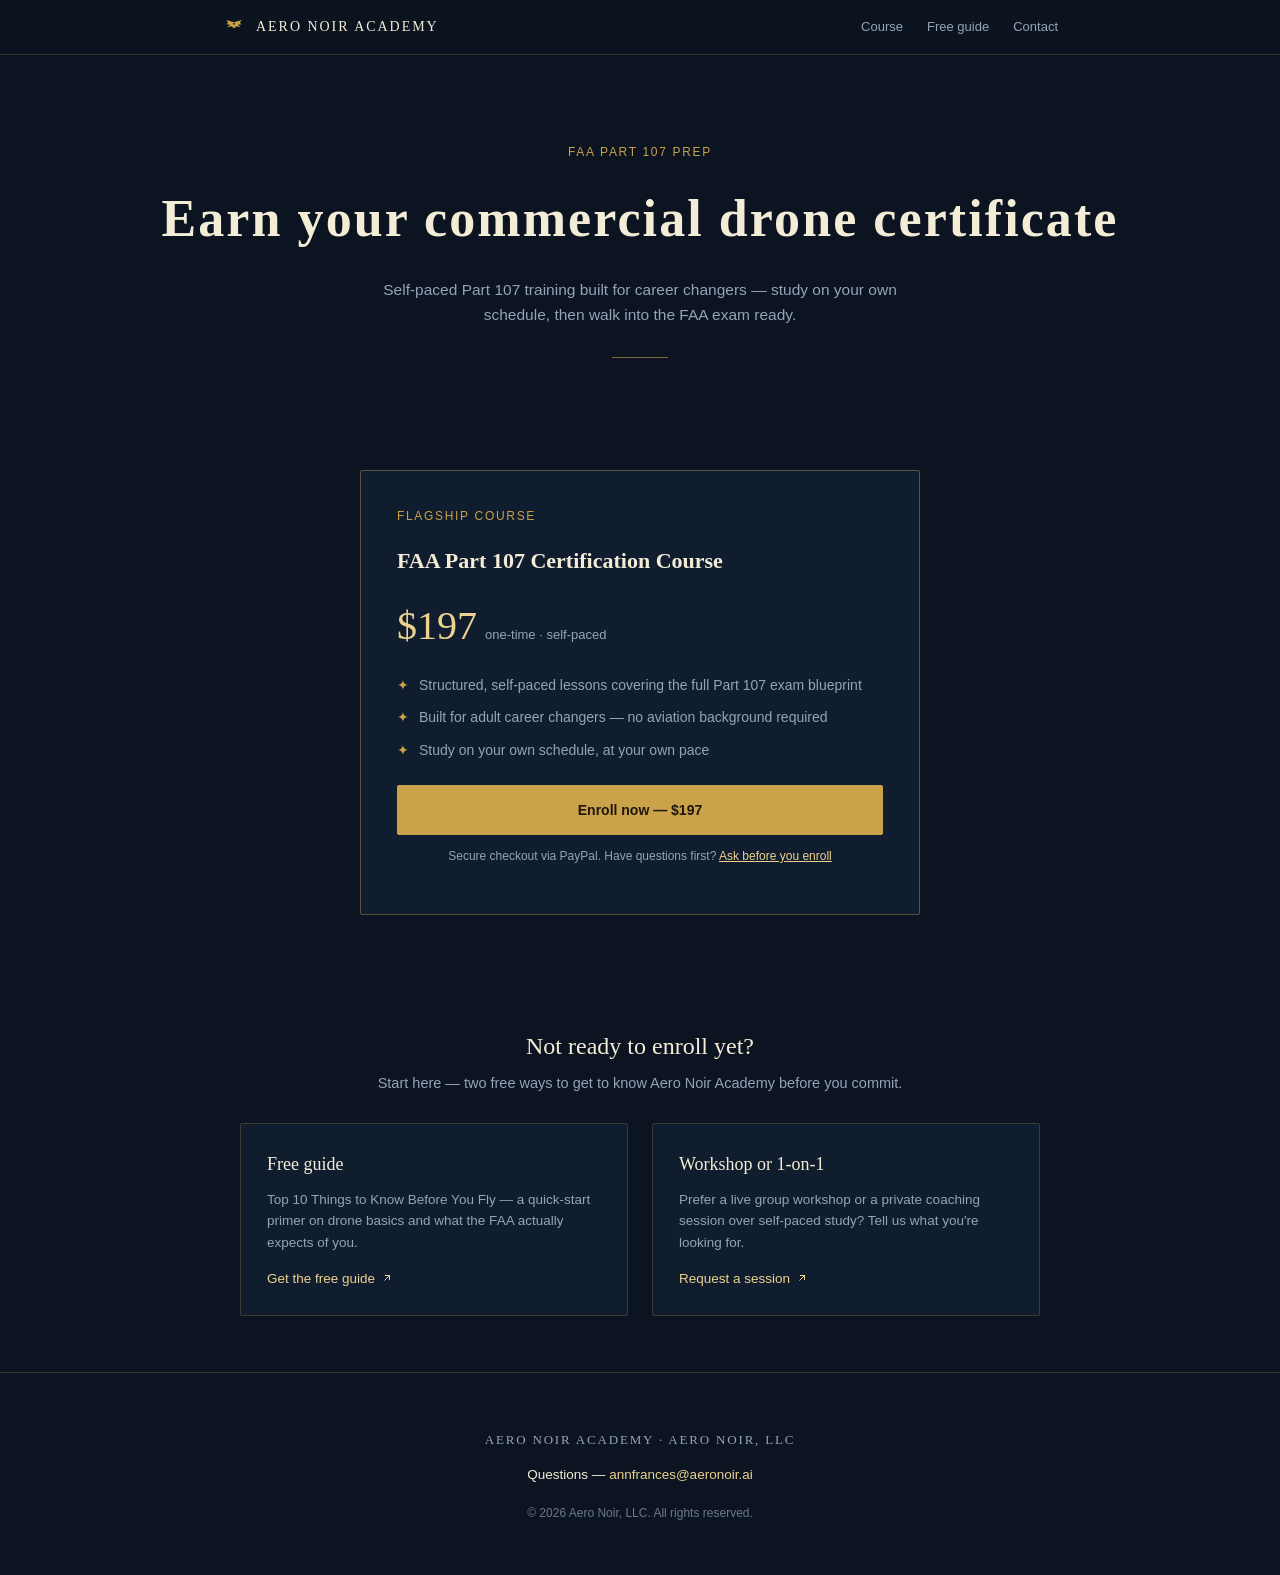
==== index.html @ 47e9381b "Add files via upload" ====
<!DOCTYPE html>
<html lang="en">
<head>
<meta charset="UTF-8">
<meta name="viewport" content="width=device-width, initial-scale=1.0">
<title>Aero Noir Academy</title>
<meta name="description" content="Aero Noir Academy — self-paced FAA Part 107 drone certification training.">
<style>
  :root{
    --bg:#0b1420;
    --bg-2:#101d2e;
    --gold-lt:#ecd28e;
    --gold:#c9a24a;
    --gold-dp:#8a6a26;
    --cream:#f3ecd6;
    --muted:#95a3ba;
    --hair:rgba(201,162,74,0.22);
    --hair-strong:rgba(201,162,74,0.4);
    --serif:Georgia,'Iowan Old Style','Palatino Linotype',Palatino,serif;
    --sans:-apple-system,BlinkMacSystemFont,'Segoe UI',Helvetica,Arial,sans-serif;
  }
  *{box-sizing:border-box}
  html{background:var(--bg)}
  body{margin:0;background:var(--bg);color:var(--cream);font-family:var(--sans);line-height:1.6;-webkit-font-smoothing:antialiased}
  a{color:inherit}
  .wrap{max-width:900px;margin:0 auto;padding:0 32px}
  @media(max-width:640px){.wrap{padding:0 20px}}

  .nav{position:sticky;top:0;z-index:20;background:rgba(11,20,32,0.82);backdrop-filter:blur(10px);border-bottom:1px solid var(--hair)}
  .nav-inner{max-width:900px;margin:0 auto;padding:16px 32px;display:flex;align-items:center;justify-content:space-between}
  @media(max-width:640px){.nav-inner{padding:14px 20px}}
  .brandmark{display:flex;align-items:center;gap:10px;text-decoration:none}
  .brandmark svg{width:24px;height:auto}
  .brandmark span{font-family:var(--serif);letter-spacing:0.14em;font-size:14px;text-transform:uppercase;color:var(--cream)}
  .navlinks{display:flex;gap:24px;font-size:13px}
  .navlinks a{text-decoration:none;color:var(--muted)}
  .navlinks a:hover{color:var(--gold-lt)}
  @media(max-width:640px){.navlinks{display:none}}

  .hero{padding:88px 32px 56px;text-align:center}
  .eyebrow{font-size:12px;letter-spacing:0.14em;text-transform:uppercase;color:var(--gold);margin:0 0 14px}
  .word{font-family:var(--serif);font-size:clamp(34px,6vw,52px);letter-spacing:0.04em;margin:0;color:var(--cream);text-wrap:balance}
  .hero-sub{max-width:520px;margin:18px auto 0;color:var(--muted);font-size:15.5px}
  .hero-rule{width:56px;height:1px;background:var(--gold);margin:30px auto 0;opacity:0.6}

  .section{padding:56px 32px}
  .section-title{font-family:var(--serif);font-size:24px;font-weight:400;margin:0 0 6px;color:var(--cream)}
  .section-body{color:var(--muted);font-size:14.5px;margin:0 0 28px;max-width:560px}

  .course-card{background:var(--bg-2);border:1px solid var(--hair-strong);border-radius:2px;padding:36px;display:flex;flex-direction:column;gap:16px;max-width:560px;margin:0 auto}
  .price-row{display:flex;align-items:baseline;gap:8px}
  .price{font-family:var(--serif);font-size:40px;color:var(--gold-lt)}
  .price-note{font-size:13px;color:var(--muted)}
  .course-title{font-family:var(--serif);font-size:22px;color:var(--cream);margin:0}
  .course-list{list-style:none;padding:0;margin:0;display:flex;flex-direction:column;gap:10px}
  .course-list li{font-size:14px;color:var(--muted);padding-left:22px;position:relative}
  .course-list li::before{content:'✦';position:absolute;left:0;color:var(--gold)}
  .cta{display:inline-flex;align-items:center;justify-content:center;gap:8px;text-decoration:none;background:var(--gold);color:#20170a;font-size:14px;font-weight:600;padding:14px 22px;border-radius:2px;margin-top:8px;transition:background .2s ease}
  .cta:hover{background:var(--gold-lt)}
  .cta-note{font-size:12px;color:var(--muted);text-align:center;margin-top:-4px}

  .split{display:grid;grid-template-columns:1fr 1fr;gap:24px;max-width:800px;margin:0 auto}
  @media(max-width:700px){.split{grid-template-columns:1fr}}
  .mini-card{background:var(--bg-2);border:1px solid var(--hair);border-radius:2px;padding:26px;display:flex;flex-direction:column;gap:10px}
  .mini-card h3{font-family:var(--serif);font-size:18px;font-weight:400;margin:0;color:var(--cream)}
  .mini-card p{color:var(--muted);font-size:13.5px;margin:0;flex-grow:1}
  .mini-link{text-decoration:none;color:var(--gold-lt);font-size:13.5px;display:flex;align-items:center;gap:6px;margin-top:4px}
  .mini-link:hover{color:var(--gold)}
  .mini-link svg{width:12px;height:12px}

  footer{padding:44px 32px 52px;text-align:center;border-top:1px solid var(--hair)}
  .foot-mark{font-family:var(--serif);letter-spacing:0.14em;text-transform:uppercase;font-size:13px;color:var(--muted)}
  .foot-contact{margin:10px 0 0;font-size:13.5px}
  .foot-contact a{color:var(--gold-lt);text-decoration:none}
  .foot-legal{margin:18px 0 0;font-size:12px;color:var(--muted);opacity:0.7}
</style>
</head>
<body>

<nav class="nav">
  <div class="nav-inner">
    <a class="brandmark" href="#top">
      <svg viewBox="0 0 100 70" fill="none" xmlns="http://www.w3.org/2000/svg" aria-hidden="true">
        <path d="M50 14 L18 4 L26 16 L18 22 L34 24 L22 34 L40 30 L50 40 L60 30 L78 34 L66 24 L82 22 L74 16 L82 4 Z" fill="#c9a24a"/>
        <circle cx="50" cy="20" r="4.5" fill="#0b1420" stroke="#c9a24a" stroke-width="1.4"/>
      </svg>
      <span>Aero Noir Academy</span>
    </a>
    <div class="navlinks">
      <a href="#course">Course</a>
      <a href="#guide">Free guide</a>
      <a href="#contact">Contact</a>
    </div>
  </div>
</nav>

<header class="hero" id="top">
  <p class="eyebrow">FAA Part 107 prep</p>
  <h1 class="word">Earn your commercial drone certificate</h1>
  <p class="hero-sub">Self-paced Part 107 training built for career changers — study on your own schedule, then walk into the FAA exam ready.</p>
  <div class="hero-rule"></div>
</header>

<section class="section" id="course">
  <div class="course-card">
    <p class="eyebrow" style="margin-bottom:0">Flagship course</p>
    <h2 class="course-title">FAA Part 107 Certification Course</h2>
    <div class="price-row">
      <span class="price">$197</span>
      <span class="price-note">one-time · self-paced</span>
    </div>
    <ul class="course-list">
      <li>Structured, self-paced lessons covering the full Part 107 exam blueprint</li>
      <li>Built for adult career changers — no aviation background required</li>
      <li>Study on your own schedule, at your own pace</li>
    </ul>
    <a class="cta" href="https://www.paypal.com/ncp/payment/PLB-N66ZXA73TXH6" target="_blank" rel="noopener">Enroll now — $197</a>
    <p class="cta-note">Secure checkout via PayPal. Have questions first? <a href="https://form.jotform.com/262124698680061" target="_blank" rel="noopener" style="color:var(--gold-lt)">Ask before you enroll</a></p>
  </div>
</section>

<section class="section" id="guide">
  <div class="wrap" style="padding:0">
    <h2 class="section-title" style="text-align:center">Not ready to enroll yet?</h2>
    <p class="section-body" style="margin-left:auto;margin-right:auto;text-align:center">Start here — two free ways to get to know Aero Noir Academy before you commit.</p>
    <div class="split">
      <div class="mini-card">
        <h3>Free guide</h3>
        <p>Top 10 Things to Know Before You Fly — a quick-start primer on drone basics and what the FAA actually expects of you.</p>
        <a class="mini-link" href="https://form.jotform.com/262087998364071" target="_blank" rel="noopener">Get the free guide <svg viewBox="0 0 24 24" fill="none" stroke="currentColor" stroke-width="2"><path d="M7 17 L17 7 M8 7 h9 v9"/></svg></a>
      </div>
      <div class="mini-card">
        <h3>Workshop or 1-on-1</h3>
        <p>Prefer a live group workshop or a private coaching session over self-paced study? Tell us what you're looking for.</p>
        <a class="mini-link" href="https://form.jotform.com/262124698680061" target="_blank" rel="noopener">Request a session <svg viewBox="0 0 24 24" fill="none" stroke="currentColor" stroke-width="2"><path d="M7 17 L17 7 M8 7 h9 v9"/></svg></a>
      </div>
    </div>
  </div>
</section>

<footer id="contact">
  <div class="wrap">
    <p class="foot-mark">Aero Noir Academy · Aero Noir, LLC</p>
    <p class="foot-contact">Questions — <a href="mailto:annfrances@aeronoir.ai">annfrances@aeronoir.ai</a></p>
    <p class="foot-legal">&copy; 2026 Aero Noir, LLC. All rights reserved.</p>
  </div>
</footer>

</body>
</html>
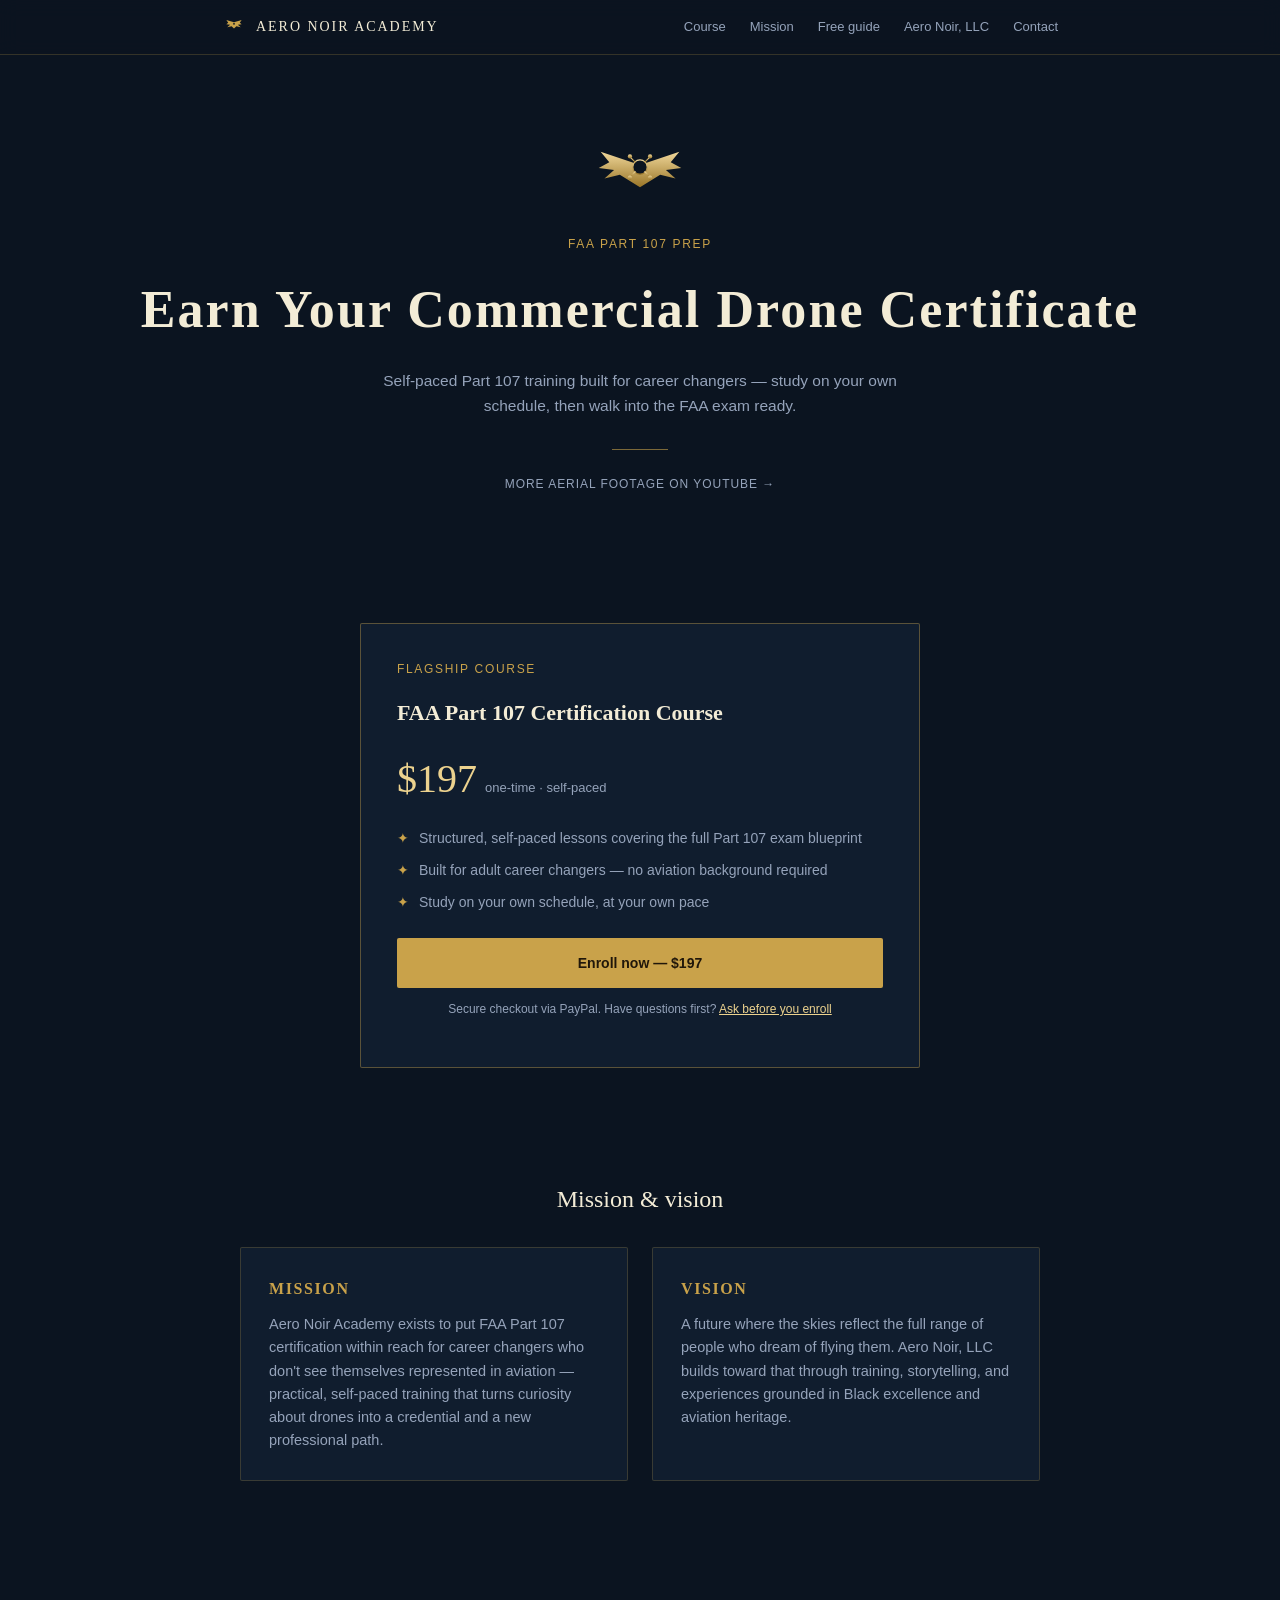
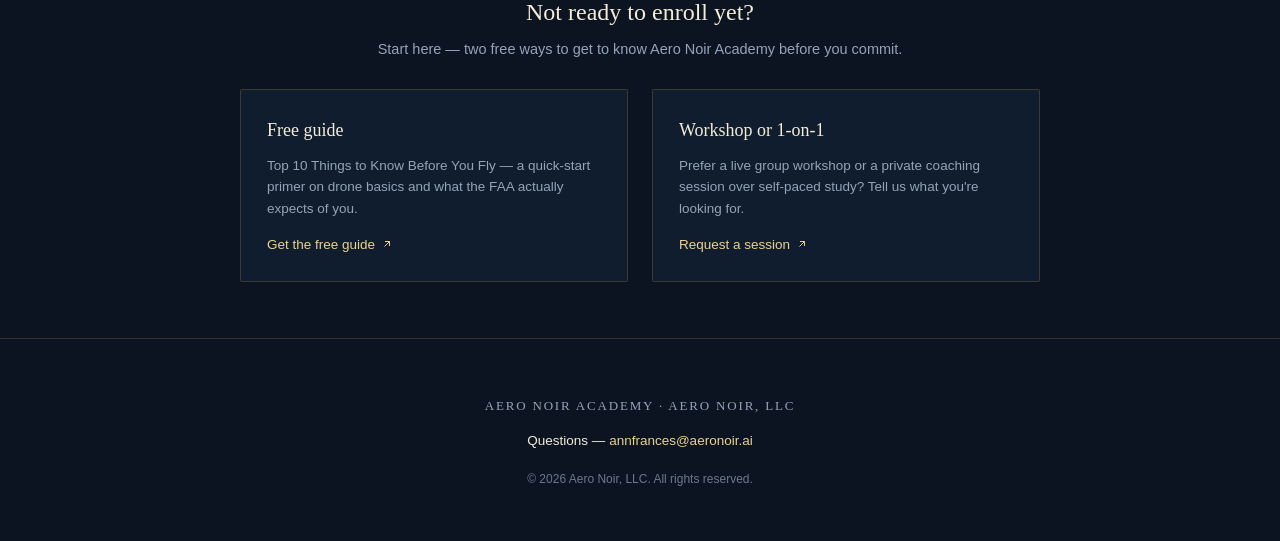
==== commit 6a51bf13: "Add files via upload" ====
--- a/index.html
+++ b/index.html
@@ -37,7 +37,13 @@
   .navlinks a:hover{color:var(--gold-lt)}
   @media(max-width:640px){.navlinks{display:none}}
 
-  .hero{padding:88px 32px 56px;text-align:center}
+  .hero{position:relative;padding:88px 32px 56px;text-align:center;overflow:hidden}
+  .hero-video-wrap{position:absolute;inset:0;overflow:hidden;z-index:0}
+  .hero-video-wrap iframe{position:absolute;top:50%;left:50%;width:100vw;height:56.25vw;min-height:100%;min-width:177.78vh;transform:translate(-50%,-50%);pointer-events:none;border:0}
+  .hero-video-overlay{position:absolute;inset:0;z-index:1;background:linear-gradient(180deg,rgba(11,20,32,0.72),rgba(11,20,32,0.9))}
+  @media(prefers-reduced-motion:reduce){.hero-video-wrap{display:none}}
+  .hero-content{position:relative;z-index:2}
+  .emblem{width:96px;height:auto;margin:0 auto 24px;display:block}
   .eyebrow{font-size:12px;letter-spacing:0.14em;text-transform:uppercase;color:var(--gold);margin:0 0 14px}
   .word{font-family:var(--serif);font-size:clamp(34px,6vw,52px);letter-spacing:0.04em;margin:0;color:var(--cream);text-wrap:balance}
   .hero-sub{max-width:520px;margin:18px auto 0;color:var(--muted);font-size:15.5px}
@@ -59,6 +65,12 @@
   .cta:hover{background:var(--gold-lt)}
   .cta-note{font-size:12px;color:var(--muted);text-align:center;margin-top:-4px}
 
+  .mission-grid{display:grid;grid-template-columns:1fr 1fr;gap:24px;max-width:800px;margin:0 auto}
+  @media(max-width:700px){.mission-grid{grid-template-columns:1fr}}
+  .mission-card{background:var(--bg-2);border:1px solid var(--hair);border-radius:2px;padding:28px}
+  .mission-card h3{font-family:var(--serif);font-size:16px;letter-spacing:0.1em;text-transform:uppercase;color:var(--gold);margin:0 0 12px}
+  .mission-card p{color:var(--muted);font-size:14.5px;margin:0}
+
   .split{display:grid;grid-template-columns:1fr 1fr;gap:24px;max-width:800px;margin:0 auto}
   @media(max-width:700px){.split{grid-template-columns:1fr}}
   .mini-card{background:var(--bg-2);border:1px solid var(--hair);border-radius:2px;padding:26px;display:flex;flex-direction:column;gap:10px}
@@ -88,17 +100,48 @@
     </a>
     <div class="navlinks">
       <a href="#course">Course</a>
+      <a href="#mission">Mission</a>
       <a href="#guide">Free guide</a>
+      <a href="entities.html">Aero Noir, LLC</a>
       <a href="#contact">Contact</a>
     </div>
   </div>
 </nav>
 
 <header class="hero" id="top">
-  <p class="eyebrow">FAA Part 107 prep</p>
-  <h1 class="word">Earn your commercial drone certificate</h1>
+  <div class="hero-video-wrap" aria-hidden="true">
+    <iframe src="https://www.youtube-nocookie.com/embed/lcR22Tbh3aM?autoplay=1&mute=1&loop=1&playlist=lcR22Tbh3aM&controls=0&showinfo=0&modestbranding=1&playsinline=1&rel=0" title="" allow="autoplay; encrypted-media" tabindex="-1"></iframe>
+  </div>
+  <div class="hero-video-overlay"></div>
+  <div class="hero-content">
+  <svg class="emblem" viewBox="0 0 200 140" xmlns="http://www.w3.org/2000/svg" role="img" aria-label="Aero Noir wings and drone emblem">
+    <defs>
+      <linearGradient id="goldGrad" x1="0" y1="0" x2="0" y2="1">
+        <stop offset="0" stop-color="#f0d79a"/>
+        <stop offset="1" stop-color="#9a7628"/>
+      </linearGradient>
+    </defs>
+    <path d="M100 46 L18 18 L36 40 L14 52 L46 56 L26 74 L58 66 L100 92 L142 66 L174 74 L154 56 L186 52 L164 40 L182 18 Z" fill="url(#goldGrad)"/>
+    <circle cx="100" cy="50" r="15" fill="#0b1420" stroke="url(#goldGrad)" stroke-width="2.5"/>
+    <g stroke="url(#goldGrad)" stroke-width="2.5" stroke-linecap="round">
+      <line x1="90" y1="40" x2="80" y2="30"/>
+      <line x1="110" y1="40" x2="120" y2="30"/>
+      <line x1="90" y1="60" x2="80" y2="70"/>
+      <line x1="110" y1="60" x2="120" y2="70"/>
+    </g>
+    <g fill="url(#goldGrad)">
+      <circle cx="79" cy="28" r="4.5"/>
+      <circle cx="121" cy="28" r="4.5"/>
+      <circle cx="79" cy="72" r="4.5"/>
+      <circle cx="121" cy="72" r="4.5"/>
+    </g>
+  </svg>
+  <p class="eyebrow">FAA Part 107 Prep</p>
+  <h1 class="word">Earn Your Commercial Drone Certificate</h1>
   <p class="hero-sub">Self-paced Part 107 training built for career changers — study on your own schedule, then walk into the FAA exam ready.</p>
   <div class="hero-rule"></div>
+  <p style="margin-top:20px"><a href="https://www.youtube.com/@AeroNoirStudios" target="_blank" rel="noopener" style="font-size:12px;letter-spacing:0.08em;text-transform:uppercase;color:var(--muted);text-decoration:none">More aerial footage on YouTube →</a></p>
+  </div>
 </header>
 
 <section class="section" id="course">
@@ -116,6 +159,22 @@
     </ul>
     <a class="cta" href="https://www.paypal.com/ncp/payment/PLB-N66ZXA73TXH6" target="_blank" rel="noopener">Enroll now — $197</a>
     <p class="cta-note">Secure checkout via PayPal. Have questions first? <a href="https://form.jotform.com/262124698680061" target="_blank" rel="noopener" style="color:var(--gold-lt)">Ask before you enroll</a></p>
+  </div>
+</section>
+
+<section class="section" id="mission">
+  <div class="wrap" style="padding:0">
+    <h2 class="section-title" style="text-align:center">Mission &amp; vision</h2>
+    <div class="mission-grid" style="margin-top:28px">
+      <div class="mission-card">
+        <h3>Mission</h3>
+        <p>Aero Noir Academy exists to put FAA Part 107 certification within reach for career changers who don't see themselves represented in aviation — practical, self-paced training that turns curiosity about drones into a credential and a new professional path.</p>
+      </div>
+      <div class="mission-card">
+        <h3>Vision</h3>
+        <p>A future where the skies reflect the full range of people who dream of flying them. Aero Noir, LLC builds toward that through training, storytelling, and experiences grounded in Black excellence and aviation heritage.</p>
+      </div>
+    </div>
   </div>
 </section>
 
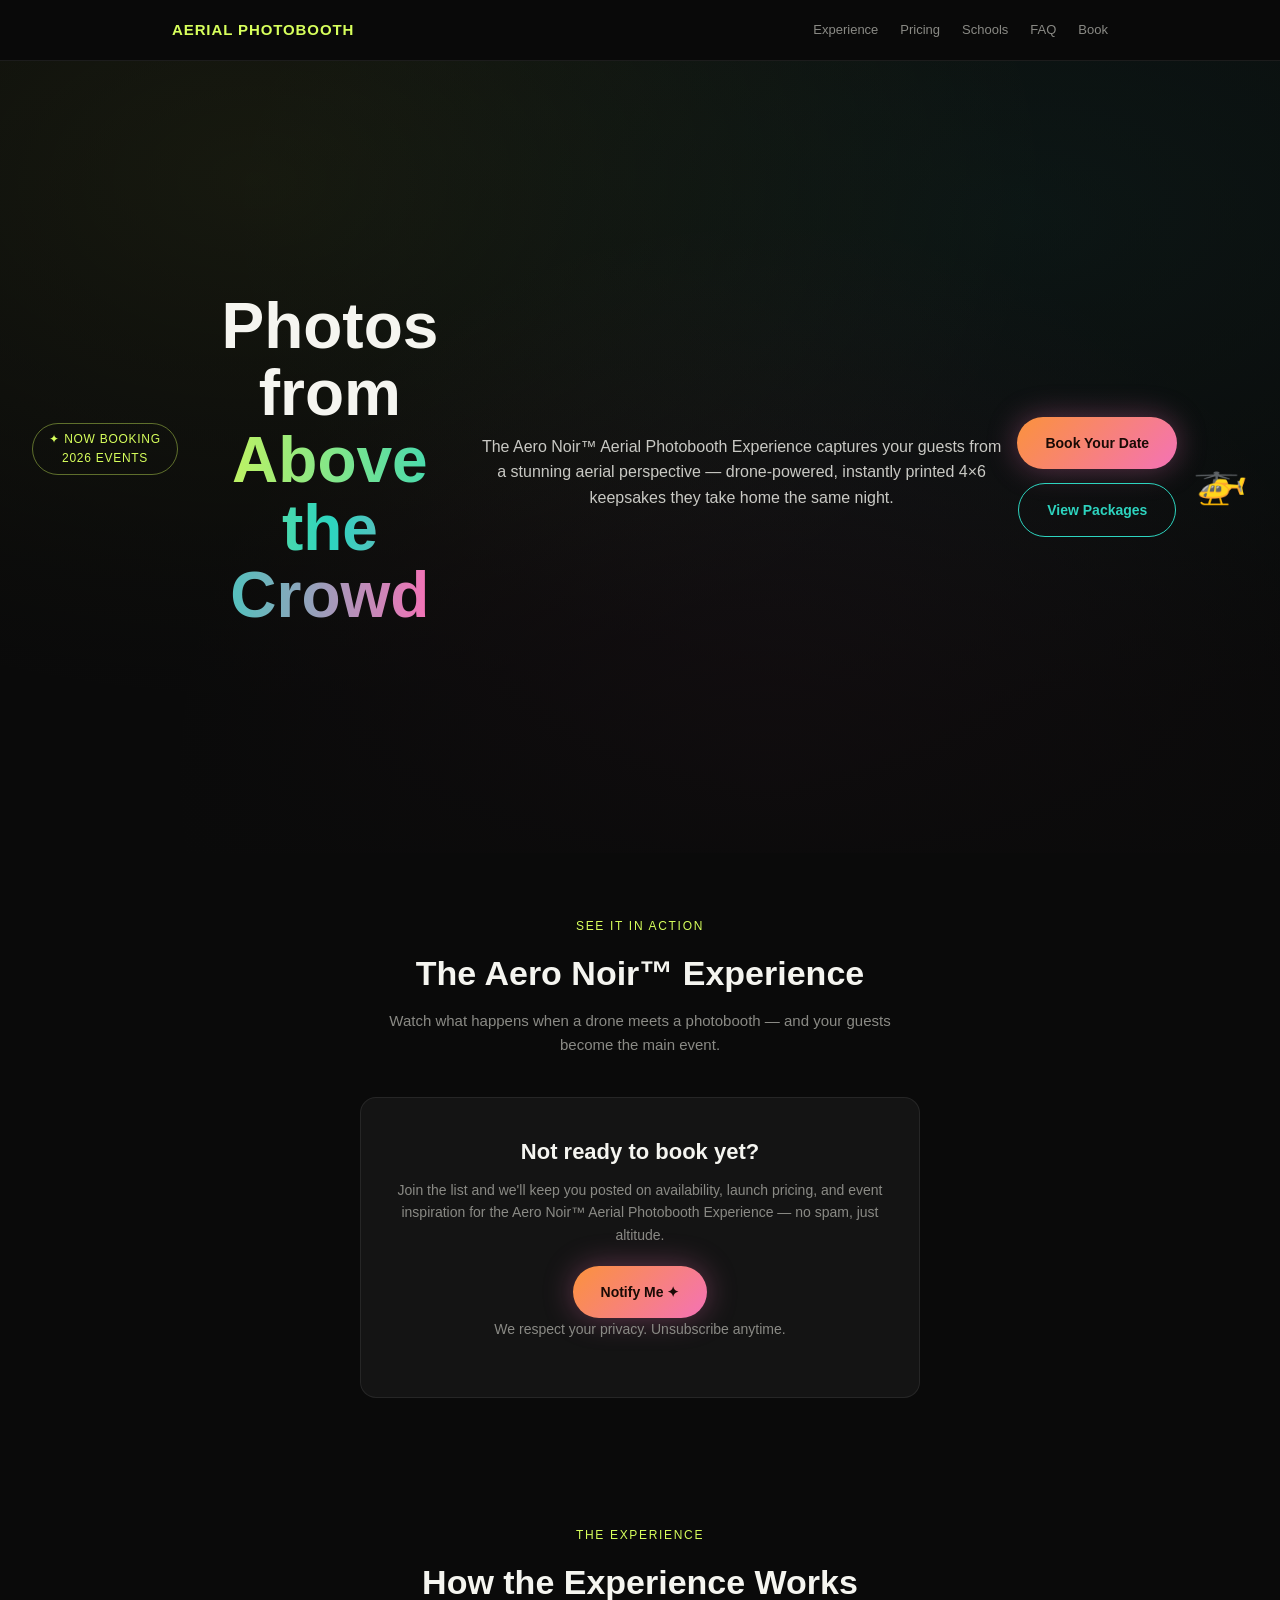
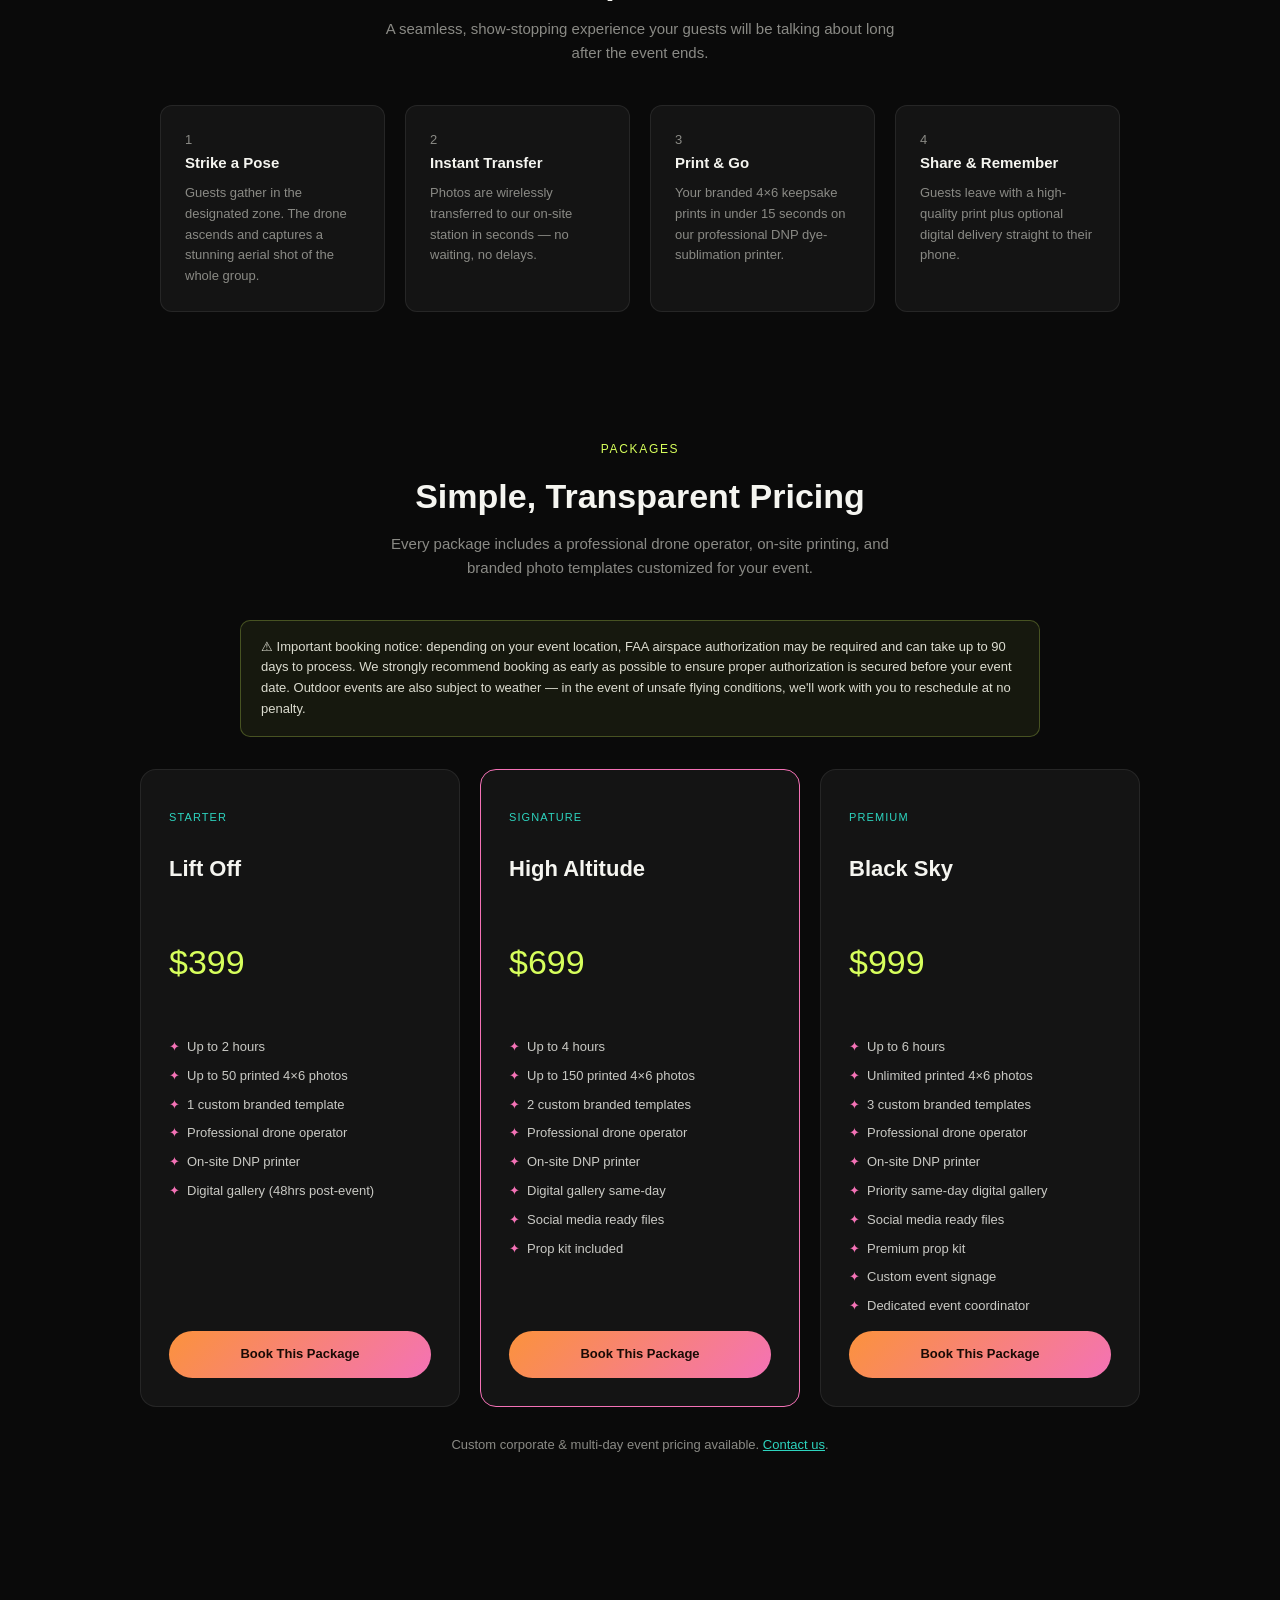
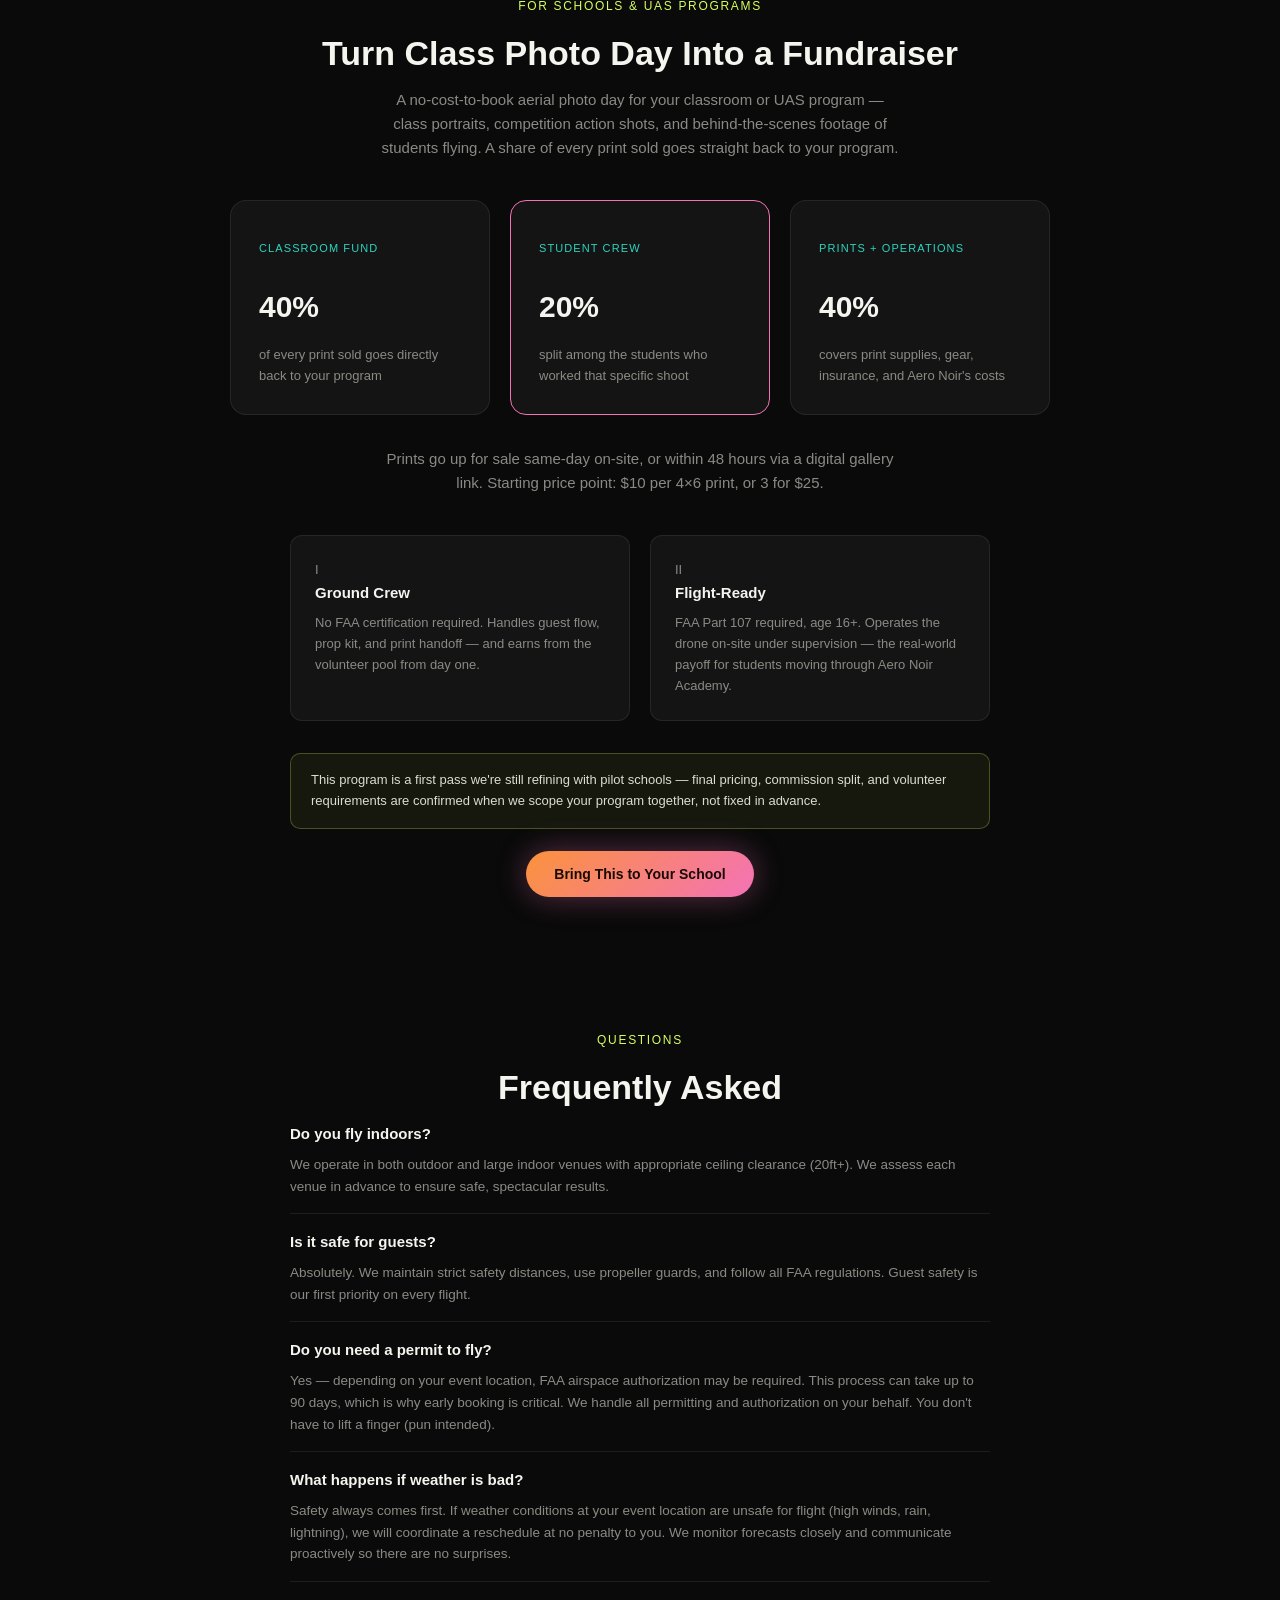
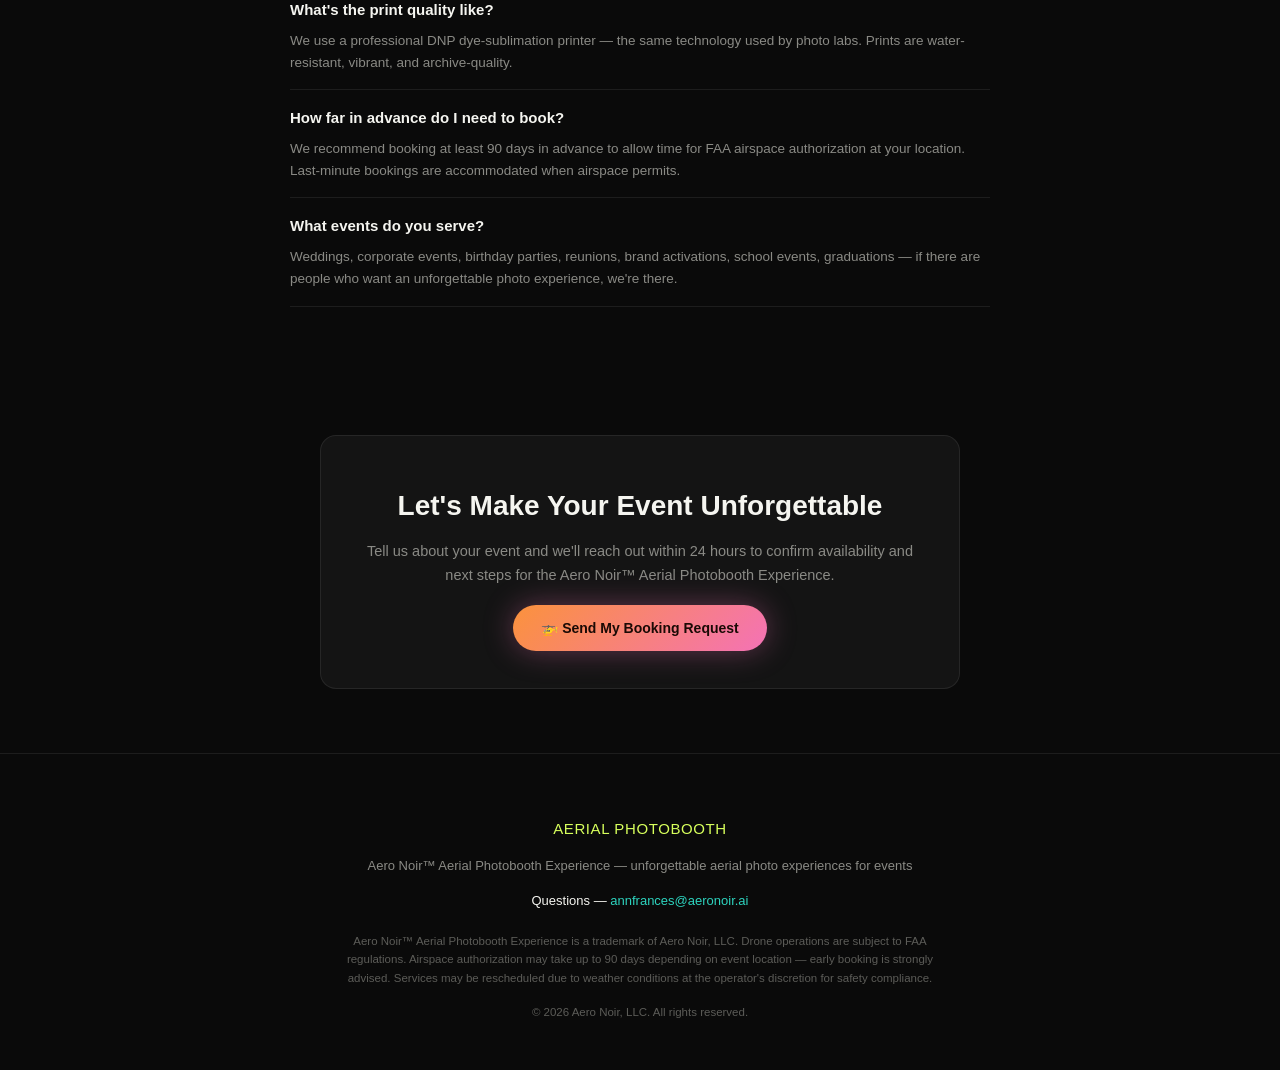
==== commit adb470de: "Add files via upload" ====
--- a/index.html
+++ b/index.html
@@ -3,206 +3,373 @@
 <head>
 <meta charset="UTF-8">
 <meta name="viewport" content="width=device-width, initial-scale=1.0">
-<title>Aero Noir Academy</title>
-<meta name="description" content="Aero Noir Academy — self-paced FAA Part 107 drone certification training.">
+<title>Aerial Photobooth | Aero Noir™ Aerial Photobooth Experience</title>
+<meta name="description" content="Aero Noir™ Aerial Photobooth Experience — drone-powered aerial photos for weddings, corporate events, and celebrations.">
 <style>
   :root{
-    --bg:#0b1420;
-    --bg-2:#101d2e;
-    --gold-lt:#ecd28e;
-    --gold:#c9a24a;
-    --gold-dp:#8a6a26;
-    --cream:#f3ecd6;
-    --muted:#95a3ba;
-    --hair:rgba(201,162,74,0.22);
-    --hair-strong:rgba(201,162,74,0.4);
-    --serif:Georgia,'Iowan Old Style','Palatino Linotype',Palatino,serif;
+    --bg:#0a0a0a;
+    --card:#141414;
+    --border:rgba(255,255,255,0.08);
+    --lime:#d7ff5c;
+    --teal:#2dd4bf;
+    --pink:#f472b6;
+    --orange:#fb923c;
+    --white:#f5f5f0;
+    --muted:#8a8a85;
+    --grad-headline:linear-gradient(90deg,#bef264,#2dd4bf,#f472b6);
+    --grad-cta:linear-gradient(135deg,#fb923c,#f472b6);
     --sans:-apple-system,BlinkMacSystemFont,'Segoe UI',Helvetica,Arial,sans-serif;
+    --display:'Arial Black',Impact,var(--sans);
   }
   *{box-sizing:border-box}
   html{background:var(--bg)}
-  body{margin:0;background:var(--bg);color:var(--cream);font-family:var(--sans);line-height:1.6;-webkit-font-smoothing:antialiased}
+  body{margin:0;background:var(--bg);color:var(--white);font-family:var(--sans);line-height:1.6;-webkit-font-smoothing:antialiased}
   a{color:inherit}
-  .wrap{max-width:900px;margin:0 auto;padding:0 32px}
+  .wrap{max-width:1000px;margin:0 auto;padding:0 32px}
   @media(max-width:640px){.wrap{padding:0 20px}}
 
-  .nav{position:sticky;top:0;z-index:20;background:rgba(11,20,32,0.82);backdrop-filter:blur(10px);border-bottom:1px solid var(--hair)}
-  .nav-inner{max-width:900px;margin:0 auto;padding:16px 32px;display:flex;align-items:center;justify-content:space-between}
+  .nav{position:sticky;top:0;z-index:20;background:rgba(10,10,10,0.85);backdrop-filter:blur(10px);border-bottom:1px solid var(--border)}
+  .nav-inner{max-width:1000px;margin:0 auto;padding:18px 32px;display:flex;align-items:center;justify-content:space-between}
   @media(max-width:640px){.nav-inner{padding:14px 20px}}
-  .brandmark{display:flex;align-items:center;gap:10px;text-decoration:none}
-  .brandmark svg{width:24px;height:auto}
-  .brandmark span{font-family:var(--serif);letter-spacing:0.14em;font-size:14px;text-transform:uppercase;color:var(--cream)}
-  .navlinks{display:flex;gap:24px;font-size:13px}
+  .brandmark{font-weight:800;font-size:15px;letter-spacing:0.06em;text-transform:uppercase;color:var(--lime);text-decoration:none}
+  .navlinks{display:flex;gap:22px;font-size:13px}
   .navlinks a{text-decoration:none;color:var(--muted)}
-  .navlinks a:hover{color:var(--gold-lt)}
+  .navlinks a:hover{color:var(--white)}
   @media(max-width:640px){.navlinks{display:none}}
 
-  .hero{position:relative;padding:88px 32px 56px;text-align:center;overflow:hidden}
-  .hero-video-wrap{position:absolute;inset:0;overflow:hidden;z-index:0}
-  .hero-video-wrap iframe{position:absolute;top:50%;left:50%;width:100vw;height:56.25vw;min-height:100%;min-width:177.78vh;transform:translate(-50%,-50%);pointer-events:none;border:0}
-  .hero-video-overlay{position:absolute;inset:0;z-index:1;background:linear-gradient(180deg,rgba(11,20,32,0.72),rgba(11,20,32,0.9))}
-  @media(prefers-reduced-motion:reduce){.hero-video-wrap{display:none}}
-  .hero-content{position:relative;z-index:2}
-  .emblem{width:96px;height:auto;margin:0 auto 24px;display:block}
-  .eyebrow{font-size:12px;letter-spacing:0.14em;text-transform:uppercase;color:var(--gold);margin:0 0 14px}
-  .word{font-family:var(--serif);font-size:clamp(34px,6vw,52px);letter-spacing:0.04em;margin:0;color:var(--cream);text-wrap:balance}
-  .hero-sub{max-width:520px;margin:18px auto 0;color:var(--muted);font-size:15.5px}
-  .hero-rule{width:56px;height:1px;background:var(--gold);margin:30px auto 0;opacity:0.6}
-
-  .section{padding:56px 32px}
-  .section-title{font-family:var(--serif);font-size:24px;font-weight:400;margin:0 0 6px;color:var(--cream)}
-  .section-body{color:var(--muted);font-size:14.5px;margin:0 0 28px;max-width:560px}
-
-  .course-card{background:var(--bg-2);border:1px solid var(--hair-strong);border-radius:2px;padding:36px;display:flex;flex-direction:column;gap:16px;max-width:560px;margin:0 auto}
-  .price-row{display:flex;align-items:baseline;gap:8px}
-  .price{font-family:var(--serif);font-size:40px;color:var(--gold-lt)}
-  .price-note{font-size:13px;color:var(--muted)}
-  .course-title{font-family:var(--serif);font-size:22px;color:var(--cream);margin:0}
-  .course-list{list-style:none;padding:0;margin:0;display:flex;flex-direction:column;gap:10px}
-  .course-list li{font-size:14px;color:var(--muted);padding-left:22px;position:relative}
-  .course-list li::before{content:'✦';position:absolute;left:0;color:var(--gold)}
-  .cta{display:inline-flex;align-items:center;justify-content:center;gap:8px;text-decoration:none;background:var(--gold);color:#20170a;font-size:14px;font-weight:600;padding:14px 22px;border-radius:2px;margin-top:8px;transition:background .2s ease}
-  .cta:hover{background:var(--gold-lt)}
-  .cta-note{font-size:12px;color:var(--muted);text-align:center;margin-top:-4px}
-
-  .mission-grid{display:grid;grid-template-columns:1fr 1fr;gap:24px;max-width:800px;margin:0 auto}
-  @media(max-width:700px){.mission-grid{grid-template-columns:1fr}}
-  .mission-card{background:var(--bg-2);border:1px solid var(--hair);border-radius:2px;padding:28px}
-  .mission-card h3{font-family:var(--serif);font-size:16px;letter-spacing:0.1em;text-transform:uppercase;color:var(--gold);margin:0 0 12px}
-  .mission-card p{color:var(--muted);font-size:14.5px;margin:0}
-
-  .split{display:grid;grid-template-columns:1fr 1fr;gap:24px;max-width:800px;margin:0 auto}
-  @media(max-width:700px){.split{grid-template-columns:1fr}}
-  .mini-card{background:var(--bg-2);border:1px solid var(--hair);border-radius:2px;padding:26px;display:flex;flex-direction:column;gap:10px}
-  .mini-card h3{font-family:var(--serif);font-size:18px;font-weight:400;margin:0;color:var(--cream)}
-  .mini-card p{color:var(--muted);font-size:13.5px;margin:0;flex-grow:1}
-  .mini-link{text-decoration:none;color:var(--gold-lt);font-size:13.5px;display:flex;align-items:center;gap:6px;margin-top:4px}
-  .mini-link:hover{color:var(--gold)}
-  .mini-link svg{width:12px;height:12px}
-
-  footer{padding:44px 32px 52px;text-align:center;border-top:1px solid var(--hair)}
-  .foot-mark{font-family:var(--serif);letter-spacing:0.14em;text-transform:uppercase;font-size:13px;color:var(--muted)}
-  .foot-contact{margin:10px 0 0;font-size:13.5px}
-  .foot-contact a{color:var(--gold-lt);text-decoration:none}
-  .foot-legal{margin:18px 0 0;font-size:12px;color:var(--muted);opacity:0.7}
+  .badge{display:inline-flex;align-items:center;gap:6px;font-size:12px;letter-spacing:0.06em;text-transform:uppercase;color:var(--lime);border:1px solid rgba(215,255,92,0.4);border-radius:99px;padding:6px 14px;margin:0 0 24px;position:relative;z-index:2}
+
+  .hero{
+    position:relative;
+    min-height:88vh;
+    display:flex;
+    align-items:center;
+    justify-content:center;
+    padding:72px 32px 64px;
+    text-align:center;
+    overflow:hidden;
+    isolation:isolate;
+  }
+  .hero-media, .hero-fallback{
+    position:absolute;inset:0;
+    width:100%;height:100%;
+    object-fit:cover;
+    z-index:0;
+  }
+  .hero-fallback{
+    background:
+      radial-gradient(ellipse at 20% 15%, rgba(215,255,92,0.10), transparent 55%),
+      radial-gradient(ellipse at 80% 20%, rgba(45,212,191,0.10), transparent 55%),
+      radial-gradient(ellipse at 60% 90%, rgba(244,114,182,0.12), transparent 55%),
+      var(--bg);
+  }
+  .hero::after{
+    content:"";
+    position:absolute;inset:0;
+    background:linear-gradient(180deg, rgba(10,10,10,0.35) 0%, rgba(10,10,10,0.55) 55%, rgba(10,10,10,0.92) 100%);
+    z-index:1;
+  }
+  .hero > *:not(.hero-media):not(.hero-fallback){position:relative;z-index:2}
+  .hero h1{font-family:var(--display);font-size:clamp(38px,7vw,64px);font-weight:800;line-height:1.05;margin:0}
+  .hero h1 .grad{background:var(--grad-headline);-webkit-background-clip:text;-webkit-text-fill-color:transparent;background-clip:text}
+  .hero-sub{max-width:520px;margin:22px auto 0;color:#c9c9c4;font-size:16px;position:relative;z-index:2}
+  .hero-ctas{display:flex;gap:14px;justify-content:center;margin-top:32px;flex-wrap:wrap;position:relative;z-index:2}
+  .btn-primary{background:var(--grad-cta);color:#1a0a05;font-weight:700;font-size:14px;text-decoration:none;padding:15px 28px;border-radius:99px;box-shadow:0 0 30px rgba(244,114,182,0.35)}
+  .btn-outline{border:1px solid var(--teal);color:var(--teal);font-weight:700;font-size:14px;text-decoration:none;padding:15px 28px;border-radius:99px}
+  .drone-mark{font-size:44px;margin-top:40px;position:relative;z-index:2}
+  @media(max-width:640px){.hero{min-height:78vh}}
+
+  .section{padding:64px 32px}
+  .eyebrow{font-size:12px;letter-spacing:0.14em;text-transform:uppercase;color:var(--lime);margin:0 0 10px;text-align:center}
+  .section-title{font-family:var(--display);font-size:clamp(24px,4vw,34px);font-weight:800;margin:0 0 8px;text-align:center}
+  .section-body{color:var(--muted);font-size:15px;text-align:center;max-width:520px;margin:0 auto 40px}
+
+  .steps{display:grid;grid-template-columns:repeat(4,1fr);gap:20px;max-width:960px;margin:0 auto}
+  @media(max-width:800px){.steps{grid-template-columns:1fr 1fr}}
+  @media(max-width:480px){.steps{grid-template-columns:1fr}}
+  .step{background:var(--card);border:1px solid var(--border);border-radius:12px;padding:24px}
+  .step-num{font-family:var(--display);font-size:28px;color:var(--teal);margin:0 0 10px}
+  .step h3{font-size:15px;margin:0 0 8px}
+  .step p{font-size:13px;color:var(--muted);margin:0}
+
+  .notify{background:var(--card);border:1px solid var(--border);border-radius:16px;max-width:560px;margin:0 auto;padding:36px;text-align:center}
+  .notify h2{font-family:var(--display);font-size:22px;margin:0 0 10px}
+  .notify p{color:var(--muted);font-size:14px;margin:0 0 20px}
+  .notify-form{display:flex;gap:10px;flex-wrap:wrap;justify-content:center}
+  .notify-form input{flex:1;min-width:200px;background:#0e0e0e;border:1px solid var(--border);border-radius:99px;padding:13px 18px;color:var(--white);font-size:14px}
+  .notify-note{font-size:11px;color:var(--muted);margin-top:14px}
+
+  .pricing{display:grid;grid-template-columns:repeat(3,1fr);gap:20px;max-width:1000px;margin:0 auto}
+  @media(max-width:800px){.pricing{grid-template-columns:1fr;max-width:420px}}
+  .plan{background:var(--card);border:1px solid var(--border);border-radius:16px;padding:28px;display:flex;flex-direction:column;gap:14px}
+  .plan.featured{border-color:var(--pink)}
+  .plan-tier{font-size:11px;letter-spacing:0.1em;text-transform:uppercase;color:var(--teal)}
+  .plan-name{font-family:var(--display);font-size:22px;margin:0}
+  .plan-price{font-family:var(--display);font-size:34px;color:var(--lime)}
+  .plan-list{list-style:none;padding:0;margin:0;display:flex;flex-direction:column;gap:8px;flex-grow:1}
+  .plan-list li{font-size:13px;color:#c9c9c4;padding-left:18px;position:relative}
+  .plan-list li::before{content:'✦';position:absolute;left:0;color:var(--pink)}
+  .plan-cta{text-align:center;background:var(--grad-cta);color:#1a0a05;font-weight:700;font-size:13px;text-decoration:none;padding:13px;border-radius:99px}
+  .pricing-note{text-align:center;color:var(--muted);font-size:13px;margin-top:28px}
+  .booking-notice{max-width:800px;margin:0 auto 32px;background:rgba(215,255,92,0.06);border:1px solid rgba(215,255,92,0.25);border-radius:10px;padding:16px 20px;font-size:13px;color:#dcdcd0}
+
+  .faq{max-width:700px;margin:0 auto;display:flex;flex-direction:column;gap:16px}
+  .faq-item{border-bottom:1px solid var(--border);padding-bottom:16px}
+  .faq-item h3{font-size:15px;margin:0 0 8px;color:var(--white)}
+  .faq-item p{font-size:13.5px;color:var(--muted);margin:0}
+
+  .book-cta{text-align:center;background:var(--card);border:1px solid var(--border);border-radius:16px;max-width:640px;margin:0 auto;padding:48px 32px}
+  .book-cta h2{font-family:var(--display);font-size:28px;margin:0 0 12px}
+  .book-cta p{color:var(--muted);font-size:14.5px;margin:0 0 28px}
+
+  footer{padding:48px 32px;text-align:center;border-top:1px solid var(--border)}
+  .foot-mark{font-family:var(--display);font-size:15px;color:var(--lime);letter-spacing:0.04em}
+  .foot-sub{font-size:13px;color:var(--muted);margin:8px 0 0}
+  .foot-contact{margin:14px 0 0;font-size:13px}
+  .foot-contact a{color:var(--teal);text-decoration:none}
+  .foot-legal{max-width:600px;margin:20px auto 0;font-size:11.5px;color:#5c5c58;line-height:1.6}
+  .foot-copy{margin:16px 0 0;font-size:11.5px;color:#5c5c58}
 </style>
 </head>
 <body>
 
 <nav class="nav">
   <div class="nav-inner">
-    <a class="brandmark" href="#top">
-      <svg viewBox="0 0 100 70" fill="none" xmlns="http://www.w3.org/2000/svg" aria-hidden="true">
-        <path d="M50 14 L18 4 L26 16 L18 22 L34 24 L22 34 L40 30 L50 40 L60 30 L78 34 L66 24 L82 22 L74 16 L82 4 Z" fill="#c9a24a"/>
-        <circle cx="50" cy="20" r="4.5" fill="#0b1420" stroke="#c9a24a" stroke-width="1.4"/>
-      </svg>
-      <span>Aero Noir Academy</span>
-    </a>
+    <a class="brandmark" href="#top">Aerial Photobooth</a>
     <div class="navlinks">
-      <a href="#course">Course</a>
-      <a href="#mission">Mission</a>
-      <a href="#guide">Free guide</a>
-      <a href="entities.html">Aero Noir, LLC</a>
-      <a href="#contact">Contact</a>
+      <a href="#experience">Experience</a>
+      <a href="#pricing">Pricing</a>
+      <a href="#fundraiser">Schools</a>
+      <a href="#faq">FAQ</a>
+      <a href="#book">Book</a>
     </div>
   </div>
 </nav>
 
 <header class="hero" id="top">
-  <div class="hero-video-wrap" aria-hidden="true">
-    <iframe src="https://www.youtube-nocookie.com/embed/lcR22Tbh3aM?autoplay=1&mute=1&loop=1&playlist=lcR22Tbh3aM&controls=0&showinfo=0&modestbranding=1&playsinline=1&rel=0" title="" allow="autoplay; encrypted-media" tabindex="-1"></iframe>
-  </div>
-  <div class="hero-video-overlay"></div>
-  <div class="hero-content">
-  <svg class="emblem" viewBox="0 0 200 140" xmlns="http://www.w3.org/2000/svg" role="img" aria-label="Aero Noir wings and drone emblem">
-    <defs>
-      <linearGradient id="goldGrad" x1="0" y1="0" x2="0" y2="1">
-        <stop offset="0" stop-color="#f0d79a"/>
-        <stop offset="1" stop-color="#9a7628"/>
-      </linearGradient>
-    </defs>
-    <path d="M100 46 L18 18 L36 40 L14 52 L46 56 L26 74 L58 66 L100 92 L142 66 L174 74 L154 56 L186 52 L164 40 L182 18 Z" fill="url(#goldGrad)"/>
-    <circle cx="100" cy="50" r="15" fill="#0b1420" stroke="url(#goldGrad)" stroke-width="2.5"/>
-    <g stroke="url(#goldGrad)" stroke-width="2.5" stroke-linecap="round">
-      <line x1="90" y1="40" x2="80" y2="30"/>
-      <line x1="110" y1="40" x2="120" y2="30"/>
-      <line x1="90" y1="60" x2="80" y2="70"/>
-      <line x1="110" y1="60" x2="120" y2="70"/>
-    </g>
-    <g fill="url(#goldGrad)">
-      <circle cx="79" cy="28" r="4.5"/>
-      <circle cx="121" cy="28" r="4.5"/>
-      <circle cx="79" cy="72" r="4.5"/>
-      <circle cx="121" cy="72" r="4.5"/>
-    </g>
-  </svg>
-  <p class="eyebrow">FAA Part 107 Prep</p>
-  <h1 class="word">Earn Your Commercial Drone Certificate</h1>
-  <p class="hero-sub">Self-paced Part 107 training built for career changers — study on your own schedule, then walk into the FAA exam ready.</p>
-  <div class="hero-rule"></div>
-  <p style="margin-top:20px"><a href="https://www.youtube.com/@AeroNoirStudios" target="_blank" rel="noopener" style="font-size:12px;letter-spacing:0.08em;text-transform:uppercase;color:var(--muted);text-decoration:none">More aerial footage on YouTube →</a></p>
-  </div>
+  <!--
+    ADD YOUR AERIAL REEL HERE:
+    1. Create an "assets" folder next to this file (already included) and drop your video in it,
+       e.g. assets/reel.mp4  (MP4, H.264, ideally under ~15MB so it loads fast — 20-40 sec loop is plenty)
+    2. Uncomment the <video> block below and confirm the src path matches your filename.
+    3. Optional: add a poster frame (a still image shown before the video loads) at assets/poster.jpg
+       and reference it in poster="assets/poster.jpg" below.
+    Until a video is added, a dark gradient in your brand colors shows instead — the page works fine either way.
+  -->
+  <!--
+  <video class="hero-media" autoplay muted loop playsinline poster="assets/poster.jpg">
+    <source src="assets/reel.mp4" type="video/mp4">
+  </video>
+  -->
+  <div class="hero-fallback"></div>
+
+  <span class="badge">✦ Now booking 2026 events</span>
+  <h1>Photos from<br><span class="grad">Above the Crowd</span></h1>
+  <p class="hero-sub">The Aero Noir™ Aerial Photobooth Experience captures your guests from a stunning aerial perspective — drone-powered, instantly printed 4×6 keepsakes they take home the same night.</p>
+  <div class="hero-ctas">
+    <a class="btn-primary" href="#book">Book Your Date</a>
+    <a class="btn-outline" href="#pricing">View Packages</a>
+  </div>
+  <div class="drone-mark">🚁</div>
 </header>
 
-<section class="section" id="course">
-  <div class="course-card">
-    <p class="eyebrow" style="margin-bottom:0">Flagship course</p>
-    <h2 class="course-title">FAA Part 107 Certification Course</h2>
-    <div class="price-row">
-      <span class="price">$197</span>
-      <span class="price-note">one-time · self-paced</span>
-    </div>
-    <ul class="course-list">
-      <li>Structured, self-paced lessons covering the full Part 107 exam blueprint</li>
-      <li>Built for adult career changers — no aviation background required</li>
-      <li>Study on your own schedule, at your own pace</li>
-    </ul>
-    <a class="cta" href="https://www.paypal.com/ncp/payment/PLB-N66ZXA73TXH6" target="_blank" rel="noopener">Enroll now — $197</a>
-    <p class="cta-note">Secure checkout via PayPal. Have questions first? <a href="https://form.jotform.com/262124698680061" target="_blank" rel="noopener" style="color:var(--gold-lt)">Ask before you enroll</a></p>
-  </div>
-</section>
-
-<section class="section" id="mission">
-  <div class="wrap" style="padding:0">
-    <h2 class="section-title" style="text-align:center">Mission &amp; vision</h2>
-    <div class="mission-grid" style="margin-top:28px">
-      <div class="mission-card">
-        <h3>Mission</h3>
-        <p>Aero Noir Academy exists to put FAA Part 107 certification within reach for career changers who don't see themselves represented in aviation — practical, self-paced training that turns curiosity about drones into a credential and a new professional path.</p>
-      </div>
-      <div class="mission-card">
-        <h3>Vision</h3>
-        <p>A future where the skies reflect the full range of people who dream of flying them. Aero Noir, LLC builds toward that through training, storytelling, and experiences grounded in Black excellence and aviation heritage.</p>
-      </div>
-    </div>
-  </div>
-</section>
-
-<section class="section" id="guide">
-  <div class="wrap" style="padding:0">
-    <h2 class="section-title" style="text-align:center">Not ready to enroll yet?</h2>
-    <p class="section-body" style="margin-left:auto;margin-right:auto;text-align:center">Start here — two free ways to get to know Aero Noir Academy before you commit.</p>
-    <div class="split">
-      <div class="mini-card">
-        <h3>Free guide</h3>
-        <p>Top 10 Things to Know Before You Fly — a quick-start primer on drone basics and what the FAA actually expects of you.</p>
-        <a class="mini-link" href="https://form.jotform.com/262087998364071" target="_blank" rel="noopener">Get the free guide <svg viewBox="0 0 24 24" fill="none" stroke="currentColor" stroke-width="2"><path d="M7 17 L17 7 M8 7 h9 v9"/></svg></a>
-      </div>
-      <div class="mini-card">
-        <h3>Workshop or 1-on-1</h3>
-        <p>Prefer a live group workshop or a private coaching session over self-paced study? Tell us what you're looking for.</p>
-        <a class="mini-link" href="https://form.jotform.com/262124698680061" target="_blank" rel="noopener">Request a session <svg viewBox="0 0 24 24" fill="none" stroke="currentColor" stroke-width="2"><path d="M7 17 L17 7 M8 7 h9 v9"/></svg></a>
-      </div>
-    </div>
-  </div>
-</section>
-
-<footer id="contact">
-  <div class="wrap">
-    <p class="foot-mark">Aero Noir Academy · Aero Noir, LLC</p>
-    <p class="foot-contact">Questions — <a href="mailto:annfrances@aeronoir.ai">annfrances@aeronoir.ai</a></p>
-    <p class="foot-legal">&copy; 2026 Aero Noir, LLC. All rights reserved.</p>
-  </div>
+<section class="section" id="experience">
+  <p class="eyebrow">See it in action</p>
+  <h2 class="section-title">The Aero Noir™ Experience</h2>
+  <p class="section-body">Watch what happens when a drone meets a photobooth — and your guests become the main event.</p>
+
+  <div class="notify">
+    <h2>Not ready to book yet?</h2>
+    <p>Join the list and we'll keep you posted on availability, launch pricing, and event inspiration for the Aero Noir™ Aerial Photobooth Experience — no spam, just altitude.</p>
+    <div class="notify-form">
+      <a class="btn-primary" href="https://form.jotform.com/262125174119048" target="_blank" rel="noopener" style="text-decoration:none">Notify Me ✦</a>
+    </div>
+    <p class="notify-note">We respect your privacy. Unsubscribe anytime.</p>
+  </div>
+</section>
+
+<section class="section">
+  <p class="eyebrow">The experience</p>
+  <h2 class="section-title">How the Experience Works</h2>
+  <p class="section-body">A seamless, show-stopping experience your guests will be talking about long after the event ends.</p>
+  <div class="steps">
+    <div class="step">
+      <p class="step-num">1</p>
+      <h3>Strike a Pose</h3>
+      <p>Guests gather in the designated zone. The drone ascends and captures a stunning aerial shot of the whole group.</p>
+    </div>
+    <div class="step">
+      <p class="step-num">2</p>
+      <h3>Instant Transfer</h3>
+      <p>Photos are wirelessly transferred to our on-site station in seconds — no waiting, no delays.</p>
+    </div>
+    <div class="step">
+      <p class="step-num">3</p>
+      <h3>Print &amp; Go</h3>
+      <p>Your branded 4×6 keepsake prints in under 15 seconds on our professional DNP dye-sublimation printer.</p>
+    </div>
+    <div class="step">
+      <p class="step-num">4</p>
+      <h3>Share &amp; Remember</h3>
+      <p>Guests leave with a high-quality print plus optional digital delivery straight to their phone.</p>
+    </div>
+  </div>
+</section>
+
+<section class="section" id="pricing">
+  <p class="eyebrow">Packages</p>
+  <h2 class="section-title">Simple, Transparent Pricing</h2>
+  <p class="section-body">Every package includes a professional drone operator, on-site printing, and branded photo templates customized for your event.</p>
+
+  <div class="booking-notice">⚠ Important booking notice: depending on your event location, FAA airspace authorization may be required and can take up to 90 days to process. We strongly recommend booking as early as possible to ensure proper authorization is secured before your event date. Outdoor events are also subject to weather — in the event of unsafe flying conditions, we'll work with you to reschedule at no penalty.</div>
+
+  <div class="pricing">
+    <div class="plan">
+      <p class="plan-tier">Starter</p>
+      <h3 class="plan-name">Lift Off</h3>
+      <p class="plan-price">$399</p>
+      <ul class="plan-list">
+        <li>Up to 2 hours</li>
+        <li>Up to 50 printed 4×6 photos</li>
+        <li>1 custom branded template</li>
+        <li>Professional drone operator</li>
+        <li>On-site DNP printer</li>
+        <li>Digital gallery (48hrs post-event)</li>
+      </ul>
+      <a class="plan-cta" href="https://form.jotform.com/262125174119048" target="_blank" rel="noopener">Book This Package</a>
+    </div>
+    <div class="plan featured">
+      <p class="plan-tier">Signature</p>
+      <h3 class="plan-name">High Altitude</h3>
+      <p class="plan-price">$699</p>
+      <ul class="plan-list">
+        <li>Up to 4 hours</li>
+        <li>Up to 150 printed 4×6 photos</li>
+        <li>2 custom branded templates</li>
+        <li>Professional drone operator</li>
+        <li>On-site DNP printer</li>
+        <li>Digital gallery same-day</li>
+        <li>Social media ready files</li>
+        <li>Prop kit included</li>
+      </ul>
+      <a class="plan-cta" href="https://form.jotform.com/262125174119048" target="_blank" rel="noopener">Book This Package</a>
+    </div>
+    <div class="plan">
+      <p class="plan-tier">Premium</p>
+      <h3 class="plan-name">Black Sky</h3>
+      <p class="plan-price">$999</p>
+      <ul class="plan-list">
+        <li>Up to 6 hours</li>
+        <li>Unlimited printed 4×6 photos</li>
+        <li>3 custom branded templates</li>
+        <li>Professional drone operator</li>
+        <li>On-site DNP printer</li>
+        <li>Priority same-day digital gallery</li>
+        <li>Social media ready files</li>
+        <li>Premium prop kit</li>
+        <li>Custom event signage</li>
+        <li>Dedicated event coordinator</li>
+      </ul>
+      <a class="plan-cta" href="https://form.jotform.com/262125174119048" target="_blank" rel="noopener">Book This Package</a>
+    </div>
+  </div>
+  <p class="pricing-note">Custom corporate &amp; multi-day event pricing available. <a href="mailto:annfrances@aeronoir.ai" style="color:var(--teal)">Contact us</a>.</p>
+</section>
+
+<section class="section" id="fundraiser">
+  <p class="eyebrow">For Schools &amp; UAS Programs</p>
+  <h2 class="section-title">Turn Class Photo Day Into a Fundraiser</h2>
+  <p class="section-body">A no-cost-to-book aerial photo day for your classroom or UAS program &mdash; class portraits, competition action shots, and behind-the-scenes footage of students flying. A share of every print sold goes straight back to your program.</p>
+
+  <div class="pricing" style="max-width:820px">
+    <div class="plan">
+      <p class="plan-tier">Classroom Fund</p>
+      <h3 class="plan-name" style="font-size:30px">40%</h3>
+      <p style="font-size:13px;color:var(--muted);margin:0">of every print sold goes directly back to your program</p>
+    </div>
+    <div class="plan featured">
+      <p class="plan-tier">Student Crew</p>
+      <h3 class="plan-name" style="font-size:30px">20%</h3>
+      <p style="font-size:13px;color:var(--muted);margin:0">split among the students who worked that specific shoot</p>
+    </div>
+    <div class="plan">
+      <p class="plan-tier">Prints + Operations</p>
+      <h3 class="plan-name" style="font-size:30px">40%</h3>
+      <p style="font-size:13px;color:var(--muted);margin:0">covers print supplies, gear, insurance, and Aero Noir's costs</p>
+    </div>
+  </div>
+
+  <p class="section-body" style="margin-top:32px">Prints go up for sale same-day on-site, or within 48 hours via a digital gallery link. Starting price point: $10 per 4&times;6 print, or 3 for $25.</p>
+
+  <div class="steps" style="grid-template-columns:1fr 1fr;max-width:700px">
+    <div class="step">
+      <p class="step-num">I</p>
+      <h3>Ground Crew</h3>
+      <p>No FAA certification required. Handles guest flow, prop kit, and print handoff &mdash; and earns from the volunteer pool from day one.</p>
+    </div>
+    <div class="step">
+      <p class="step-num">II</p>
+      <h3>Flight-Ready</h3>
+      <p>FAA Part 107 required, age 16+. Operates the drone on-site under supervision &mdash; the real-world payoff for students moving through Aero Noir Academy.</p>
+    </div>
+  </div>
+
+  <div class="booking-notice" style="max-width:700px;margin-top:32px">This program is a first pass we're still refining with pilot schools &mdash; final pricing, commission split, and volunteer requirements are confirmed when we scope your program together, not fixed in advance.</div>
+
+  <p style="text-align:center;margin-top:28px">
+    <a class="btn-primary" href="mailto:annfrances@aeronoir.ai?subject=UAS%20Fundraiser%20Program%20Inquiry" style="text-decoration:none">Bring This to Your School</a>
+  </p>
+</section>
+
+<section class="section" id="faq">
+  <p class="eyebrow">Questions</p>
+  <h2 class="section-title">Frequently Asked</h2>
+  <div class="faq">
+    <div class="faq-item">
+      <h3>Do you fly indoors?</h3>
+      <p>We operate in both outdoor and large indoor venues with appropriate ceiling clearance (20ft+). We assess each venue in advance to ensure safe, spectacular results.</p>
+    </div>
+    <div class="faq-item">
+      <h3>Is it safe for guests?</h3>
+      <p>Absolutely. We maintain strict safety distances, use propeller guards, and follow all FAA regulations. Guest safety is our first priority on every flight.</p>
+    </div>
+    <div class="faq-item">
+      <h3>Do you need a permit to fly?</h3>
+      <p>Yes — depending on your event location, FAA airspace authorization may be required. This process can take up to 90 days, which is why early booking is critical. We handle all permitting and authorization on your behalf. You don't have to lift a finger (pun intended).</p>
+    </div>
+    <div class="faq-item">
+      <h3>What happens if weather is bad?</h3>
+      <p>Safety always comes first. If weather conditions at your event location are unsafe for flight (high winds, rain, lightning), we will coordinate a reschedule at no penalty to you. We monitor forecasts closely and communicate proactively so there are no surprises.</p>
+    </div>
+    <div class="faq-item">
+      <h3>What's the print quality like?</h3>
+      <p>We use a professional DNP dye-sublimation printer — the same technology used by photo labs. Prints are water-resistant, vibrant, and archive-quality.</p>
+    </div>
+    <div class="faq-item">
+      <h3>How far in advance do I need to book?</h3>
+      <p>We recommend booking at least 90 days in advance to allow time for FAA airspace authorization at your location. Last-minute bookings are accommodated when airspace permits.</p>
+    </div>
+    <div class="faq-item">
+      <h3>What events do you serve?</h3>
+      <p>Weddings, corporate events, birthday parties, reunions, brand activations, school events, graduations — if there are people who want an unforgettable photo experience, we're there.</p>
+    </div>
+  </div>
+</section>
+
+<section class="section" id="book">
+  <div class="book-cta">
+    <h2>Let's Make Your Event Unforgettable</h2>
+    <p>Tell us about your event and we'll reach out within 24 hours to confirm availability and next steps for the Aero Noir™ Aerial Photobooth Experience.</p>
+    <a class="btn-primary" href="https://form.jotform.com/262125174119048" target="_blank" rel="noopener">🚁 Send My Booking Request</a>
+  </div>
+</section>
+
+<footer>
+  <p class="foot-mark">AERIAL PHOTOBOOTH</p>
+  <p class="foot-sub">Aero Noir™ Aerial Photobooth Experience — unforgettable aerial photo experiences for events</p>
+  <p class="foot-contact">Questions — <a href="mailto:annfrances@aeronoir.ai">annfrances@aeronoir.ai</a></p>
+  <p class="foot-legal">Aero Noir™ Aerial Photobooth Experience is a trademark of Aero Noir, LLC. Drone operations are subject to FAA regulations. Airspace authorization may take up to 90 days depending on event location — early booking is strongly advised. Services may be rescheduled due to weather conditions at the operator's discretion for safety compliance.</p>
+  <p class="foot-copy">&copy; 2026 Aero Noir, LLC. All rights reserved.</p>
 </footer>
 
 </body>
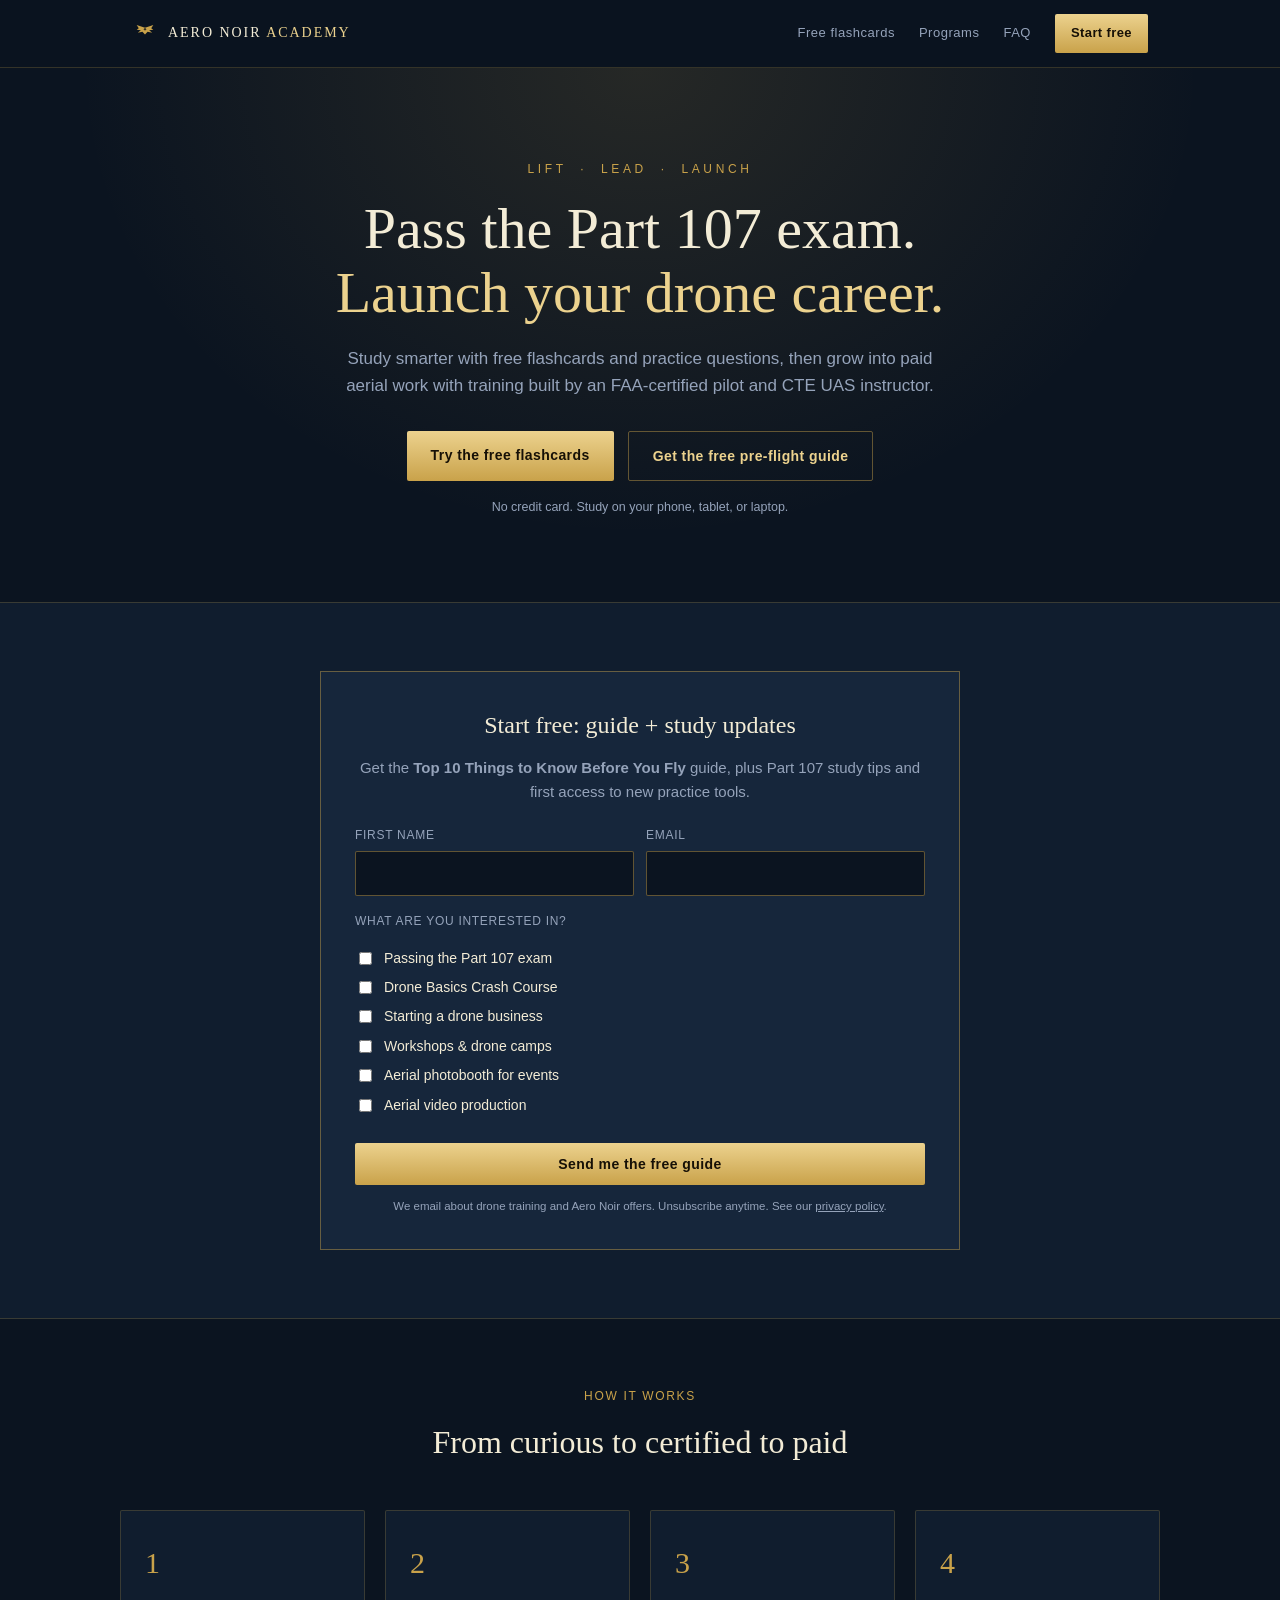
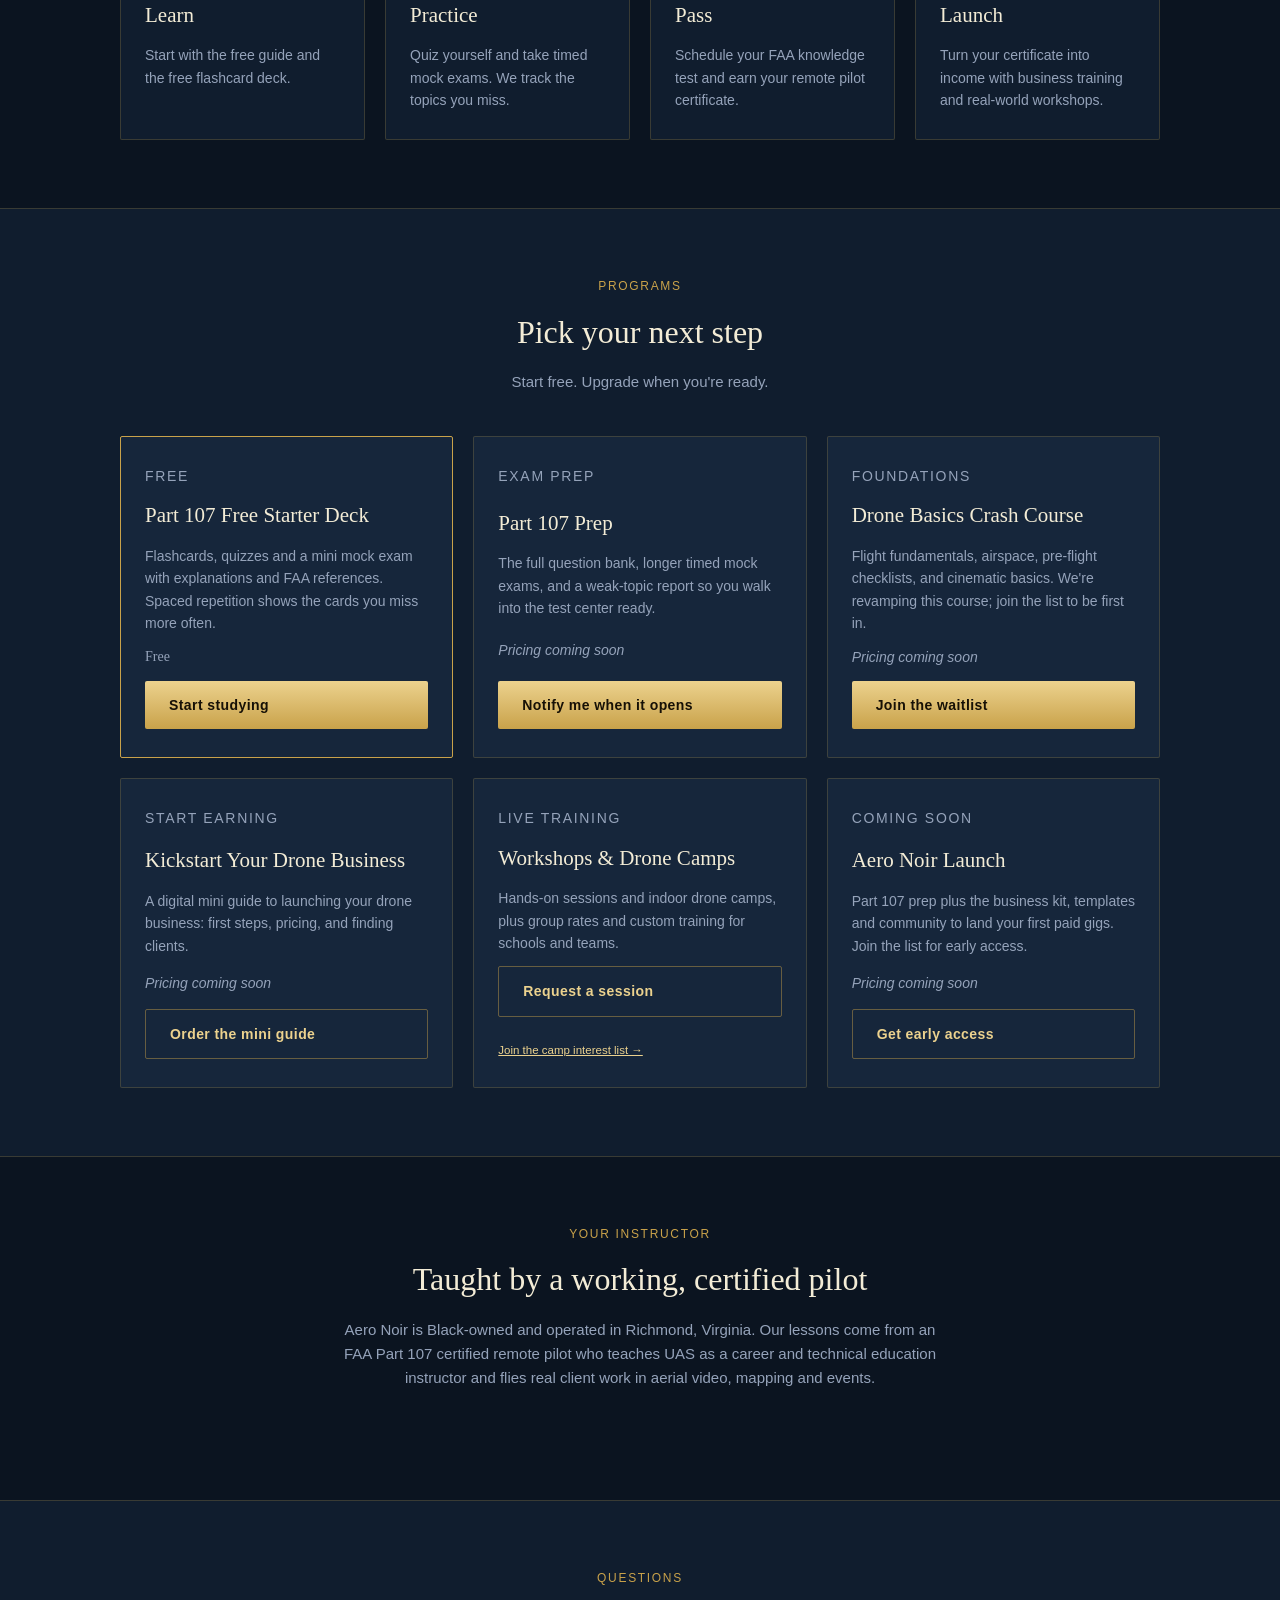
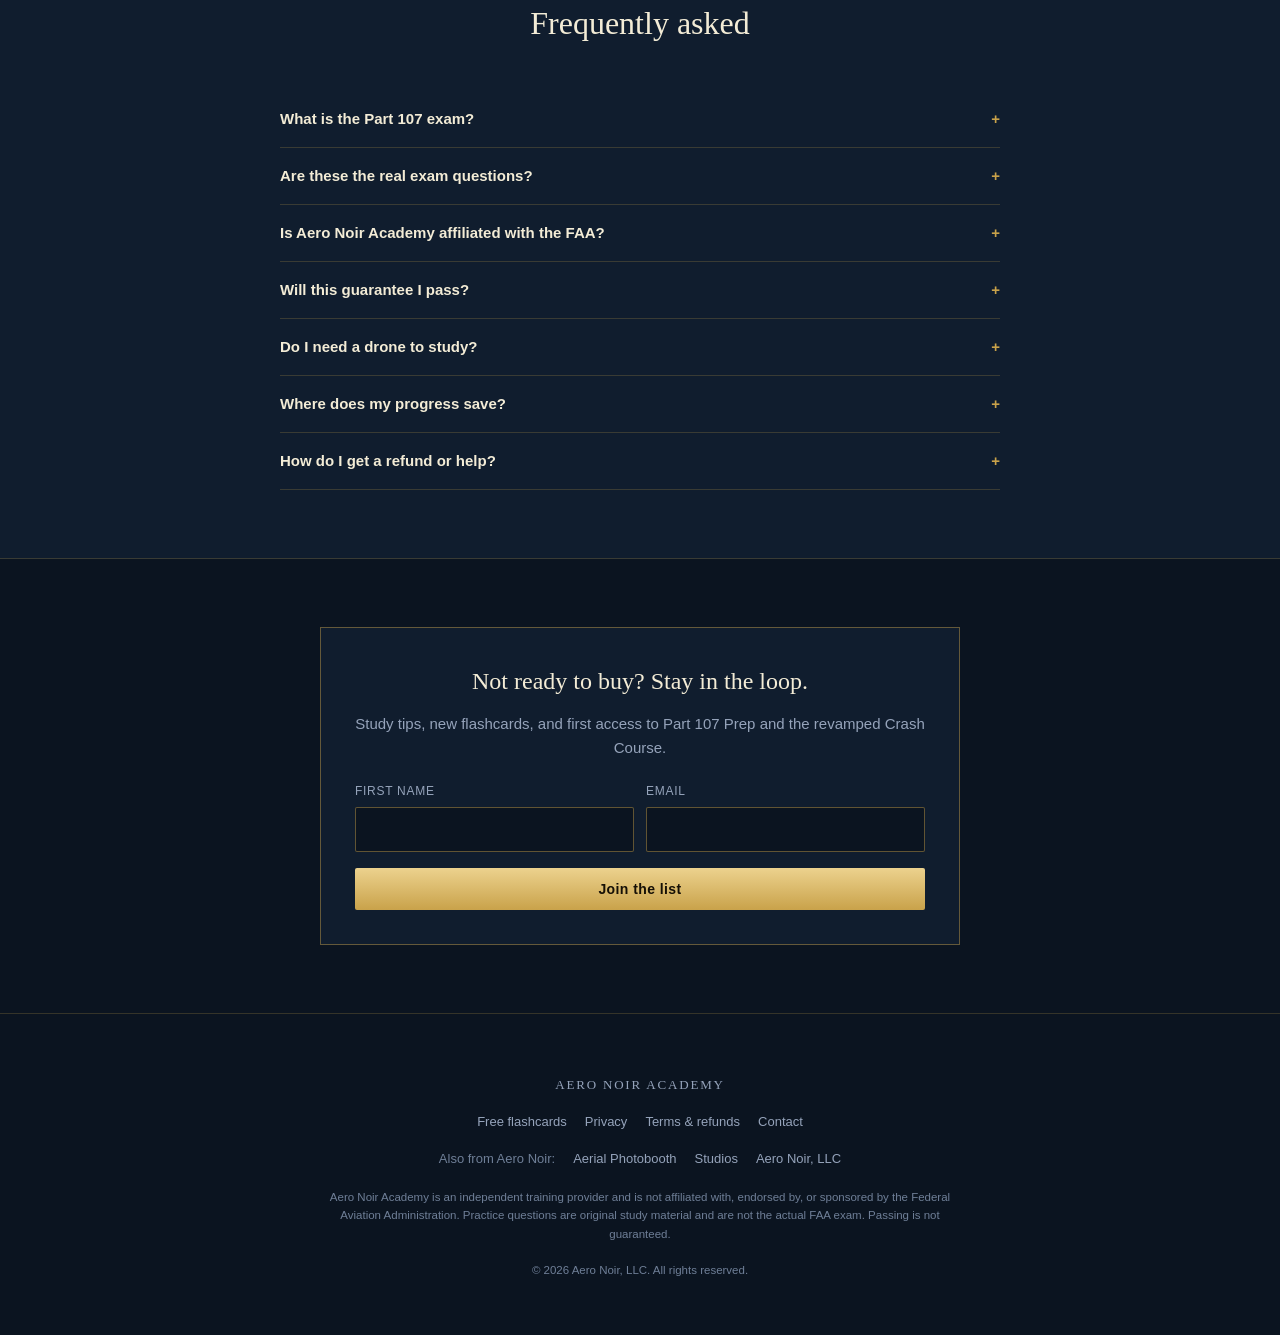
==== commit 70c5db54: "Build Aero Noir Academy site: Part 107 funnel, free flashcards, Mailchimp signup Replace the Photobo" ====
--- a/index.html
+++ b/index.html
@@ -3,374 +3,214 @@
 <head>
 <meta charset="UTF-8">
 <meta name="viewport" content="width=device-width, initial-scale=1.0">
-<title>Aerial Photobooth | Aero Noir™ Aerial Photobooth Experience</title>
-<meta name="description" content="Aero Noir™ Aerial Photobooth Experience — drone-powered aerial photos for weddings, corporate events, and celebrations.">
-<style>
-  :root{
-    --bg:#0a0a0a;
-    --card:#141414;
-    --border:rgba(255,255,255,0.08);
-    --lime:#d7ff5c;
-    --teal:#2dd4bf;
-    --pink:#f472b6;
-    --orange:#fb923c;
-    --white:#f5f5f0;
-    --muted:#8a8a85;
-    --grad-headline:linear-gradient(90deg,#bef264,#2dd4bf,#f472b6);
-    --grad-cta:linear-gradient(135deg,#fb923c,#f472b6);
-    --sans:-apple-system,BlinkMacSystemFont,'Segoe UI',Helvetica,Arial,sans-serif;
-    --display:'Arial Black',Impact,var(--sans);
-  }
-  *{box-sizing:border-box}
-  html{background:var(--bg)}
-  body{margin:0;background:var(--bg);color:var(--white);font-family:var(--sans);line-height:1.6;-webkit-font-smoothing:antialiased}
-  a{color:inherit}
-  .wrap{max-width:1000px;margin:0 auto;padding:0 32px}
-  @media(max-width:640px){.wrap{padding:0 20px}}
-
-  .nav{position:sticky;top:0;z-index:20;background:rgba(10,10,10,0.85);backdrop-filter:blur(10px);border-bottom:1px solid var(--border)}
-  .nav-inner{max-width:1000px;margin:0 auto;padding:18px 32px;display:flex;align-items:center;justify-content:space-between}
-  @media(max-width:640px){.nav-inner{padding:14px 20px}}
-  .brandmark{font-weight:800;font-size:15px;letter-spacing:0.06em;text-transform:uppercase;color:var(--lime);text-decoration:none}
-  .navlinks{display:flex;gap:22px;font-size:13px}
-  .navlinks a{text-decoration:none;color:var(--muted)}
-  .navlinks a:hover{color:var(--white)}
-  @media(max-width:640px){.navlinks{display:none}}
-
-  .badge{display:inline-flex;align-items:center;gap:6px;font-size:12px;letter-spacing:0.06em;text-transform:uppercase;color:var(--lime);border:1px solid rgba(215,255,92,0.4);border-radius:99px;padding:6px 14px;margin:0 0 24px;position:relative;z-index:2}
-
-  .hero{
-    position:relative;
-    min-height:88vh;
-    display:flex;
-    align-items:center;
-    justify-content:center;
-    padding:72px 32px 64px;
-    text-align:center;
-    overflow:hidden;
-    isolation:isolate;
-  }
-  .hero-media, .hero-fallback{
-    position:absolute;inset:0;
-    width:100%;height:100%;
-    object-fit:cover;
-    z-index:0;
-  }
-  .hero-fallback{
-    background:
-      radial-gradient(ellipse at 20% 15%, rgba(215,255,92,0.10), transparent 55%),
-      radial-gradient(ellipse at 80% 20%, rgba(45,212,191,0.10), transparent 55%),
-      radial-gradient(ellipse at 60% 90%, rgba(244,114,182,0.12), transparent 55%),
-      var(--bg);
-  }
-  .hero::after{
-    content:"";
-    position:absolute;inset:0;
-    background:linear-gradient(180deg, rgba(10,10,10,0.35) 0%, rgba(10,10,10,0.55) 55%, rgba(10,10,10,0.92) 100%);
-    z-index:1;
-  }
-  .hero > *:not(.hero-media):not(.hero-fallback){position:relative;z-index:2}
-  .hero h1{font-family:var(--display);font-size:clamp(38px,7vw,64px);font-weight:800;line-height:1.05;margin:0}
-  .hero h1 .grad{background:var(--grad-headline);-webkit-background-clip:text;-webkit-text-fill-color:transparent;background-clip:text}
-  .hero-sub{max-width:520px;margin:22px auto 0;color:#c9c9c4;font-size:16px;position:relative;z-index:2}
-  .hero-ctas{display:flex;gap:14px;justify-content:center;margin-top:32px;flex-wrap:wrap;position:relative;z-index:2}
-  .btn-primary{background:var(--grad-cta);color:#1a0a05;font-weight:700;font-size:14px;text-decoration:none;padding:15px 28px;border-radius:99px;box-shadow:0 0 30px rgba(244,114,182,0.35)}
-  .btn-outline{border:1px solid var(--teal);color:var(--teal);font-weight:700;font-size:14px;text-decoration:none;padding:15px 28px;border-radius:99px}
-  .drone-mark{font-size:44px;margin-top:40px;position:relative;z-index:2}
-  @media(max-width:640px){.hero{min-height:78vh}}
-
-  .section{padding:64px 32px}
-  .eyebrow{font-size:12px;letter-spacing:0.14em;text-transform:uppercase;color:var(--lime);margin:0 0 10px;text-align:center}
-  .section-title{font-family:var(--display);font-size:clamp(24px,4vw,34px);font-weight:800;margin:0 0 8px;text-align:center}
-  .section-body{color:var(--muted);font-size:15px;text-align:center;max-width:520px;margin:0 auto 40px}
-
-  .steps{display:grid;grid-template-columns:repeat(4,1fr);gap:20px;max-width:960px;margin:0 auto}
-  @media(max-width:800px){.steps{grid-template-columns:1fr 1fr}}
-  @media(max-width:480px){.steps{grid-template-columns:1fr}}
-  .step{background:var(--card);border:1px solid var(--border);border-radius:12px;padding:24px}
-  .step-num{font-family:var(--display);font-size:28px;color:var(--teal);margin:0 0 10px}
-  .step h3{font-size:15px;margin:0 0 8px}
-  .step p{font-size:13px;color:var(--muted);margin:0}
-
-  .notify{background:var(--card);border:1px solid var(--border);border-radius:16px;max-width:560px;margin:0 auto;padding:36px;text-align:center}
-  .notify h2{font-family:var(--display);font-size:22px;margin:0 0 10px}
-  .notify p{color:var(--muted);font-size:14px;margin:0 0 20px}
-  .notify-form{display:flex;gap:10px;flex-wrap:wrap;justify-content:center}
-  .notify-form input{flex:1;min-width:200px;background:#0e0e0e;border:1px solid var(--border);border-radius:99px;padding:13px 18px;color:var(--white);font-size:14px}
-  .notify-note{font-size:11px;color:var(--muted);margin-top:14px}
-
-  .pricing{display:grid;grid-template-columns:repeat(3,1fr);gap:20px;max-width:1000px;margin:0 auto}
-  @media(max-width:800px){.pricing{grid-template-columns:1fr;max-width:420px}}
-  .plan{background:var(--card);border:1px solid var(--border);border-radius:16px;padding:28px;display:flex;flex-direction:column;gap:14px}
-  .plan.featured{border-color:var(--pink)}
-  .plan-tier{font-size:11px;letter-spacing:0.1em;text-transform:uppercase;color:var(--teal)}
-  .plan-name{font-family:var(--display);font-size:22px;margin:0}
-  .plan-price{font-family:var(--display);font-size:34px;color:var(--lime)}
-  .plan-list{list-style:none;padding:0;margin:0;display:flex;flex-direction:column;gap:8px;flex-grow:1}
-  .plan-list li{font-size:13px;color:#c9c9c4;padding-left:18px;position:relative}
-  .plan-list li::before{content:'✦';position:absolute;left:0;color:var(--pink)}
-  .plan-cta{text-align:center;background:var(--grad-cta);color:#1a0a05;font-weight:700;font-size:13px;text-decoration:none;padding:13px;border-radius:99px}
-  .pricing-note{text-align:center;color:var(--muted);font-size:13px;margin-top:28px}
-  .booking-notice{max-width:800px;margin:0 auto 32px;background:rgba(215,255,92,0.06);border:1px solid rgba(215,255,92,0.25);border-radius:10px;padding:16px 20px;font-size:13px;color:#dcdcd0}
-
-  .faq{max-width:700px;margin:0 auto;display:flex;flex-direction:column;gap:16px}
-  .faq-item{border-bottom:1px solid var(--border);padding-bottom:16px}
-  .faq-item h3{font-size:15px;margin:0 0 8px;color:var(--white)}
-  .faq-item p{font-size:13.5px;color:var(--muted);margin:0}
-
-  .book-cta{text-align:center;background:var(--card);border:1px solid var(--border);border-radius:16px;max-width:640px;margin:0 auto;padding:48px 32px}
-  .book-cta h2{font-family:var(--display);font-size:28px;margin:0 0 12px}
-  .book-cta p{color:var(--muted);font-size:14.5px;margin:0 0 28px}
-
-  footer{padding:48px 32px;text-align:center;border-top:1px solid var(--border)}
-  .foot-mark{font-family:var(--display);font-size:15px;color:var(--lime);letter-spacing:0.04em}
-  .foot-sub{font-size:13px;color:var(--muted);margin:8px 0 0}
-  .foot-contact{margin:14px 0 0;font-size:13px}
-  .foot-contact a{color:var(--teal);text-decoration:none}
-  .foot-legal{max-width:600px;margin:20px auto 0;font-size:11.5px;color:#5c5c58;line-height:1.6}
-  .foot-copy{margin:16px 0 0;font-size:11.5px;color:#5c5c58}
-</style>
+<title>Aero Noir Academy — FAA Part 107 Drone Pilot Prep</title>
+<meta name="description" content="Aero Noir Academy: free Part 107 flashcards and study guide, practice exams, and training to become a certified commercial drone pilot. Lift. Lead. Launch.">
+<meta property="og:title" content="Aero Noir Academy — FAA Part 107 Drone Pilot Prep">
+<meta property="og:description" content="Free Part 107 flashcards, a free pre-flight guide, and training to launch your drone career.">
+<meta property="og:type" content="website">
+<meta property="og:url" content="https://aeronoiracademy.com/">
+<meta name="theme-color" content="#0b1420">
+<link rel="icon" href="data:image/svg+xml,%3Csvg xmlns='http://www.w3.org/2000/svg' viewBox='0 0 100 70'%3E%3Cpath d='M50 14 L18 4 L26 16 L18 22 L34 24 L22 34 L40 30 L50 40 L60 30 L78 34 L66 24 L82 22 L74 16 L82 4 Z' fill='%23c9a24a'/%3E%3C/svg%3E">
+<link rel="stylesheet" href="assets/style.css">
 </head>
 <body>
+<a class="skip" href="#main">Skip to content</a>
 
 <nav class="nav">
   <div class="nav-inner">
-    <a class="brandmark" href="#top">Aerial Photobooth</a>
+    <a class="brandmark" href="#top" aria-label="Aero Noir Academy home">
+      <svg viewBox="0 0 100 70" fill="none" xmlns="http://www.w3.org/2000/svg" aria-hidden="true"><path d="M50 14 L18 4 L26 16 L18 22 L34 24 L22 34 L40 30 L50 40 L60 30 L78 34 L66 24 L82 22 L74 16 L82 4 Z" fill="#c9a24a"/><circle cx="50" cy="20" r="4.5" fill="#0b1420" stroke="#c9a24a" stroke-width="1.4"/></svg>
+      <span>Aero Noir <em>Academy</em></span>
+    </a>
     <div class="navlinks">
-      <a href="#experience">Experience</a>
-      <a href="#pricing">Pricing</a>
-      <a href="#fundraiser">Schools</a>
+      <a href="flashcards.html">Free flashcards</a>
+      <a href="#programs">Programs</a>
       <a href="#faq">FAQ</a>
-      <a href="#book">Book</a>
+      <a class="btn sm" href="#signup">Start free</a>
     </div>
   </div>
 </nav>
 
 <header class="hero" id="top">
-  <!--
-    ADD YOUR AERIAL REEL HERE:
-    1. Create an "assets" folder next to this file (already included) and drop your video in it,
-       e.g. assets/reel.mp4  (MP4, H.264, ideally under ~15MB so it loads fast — 20-40 sec loop is plenty)
-    2. Uncomment the <video> block below and confirm the src path matches your filename.
-    3. Optional: add a poster frame (a still image shown before the video loads) at assets/poster.jpg
-       and reference it in poster="assets/poster.jpg" below.
-    Until a video is added, a dark gradient in your brand colors shows instead — the page works fine either way.
-  -->
-  <!--
-  <video class="hero-media" autoplay muted loop playsinline poster="assets/poster.jpg">
-    <source src="assets/reel.mp4" type="video/mp4">
-  </video>
-  -->
-  <div class="hero-fallback"></div>
-
-  <span class="badge">✦ Now booking 2026 events</span>
-  <h1>Photos from<br><span class="grad">Above the Crowd</span></h1>
-  <p class="hero-sub">The Aero Noir™ Aerial Photobooth Experience captures your guests from a stunning aerial perspective — drone-powered, instantly printed 4×6 keepsakes they take home the same night.</p>
+  <p class="motto">Lift &nbsp;·&nbsp; Lead &nbsp;·&nbsp; Launch</p>
+  <h1>Pass the Part 107 exam. <em>Launch your drone career.</em></h1>
+  <p class="sub">Study smarter with free flashcards and practice questions, then grow into paid aerial work with training built by an FAA-certified pilot and CTE UAS instructor.</p>
   <div class="hero-ctas">
-    <a class="btn-primary" href="#book">Book Your Date</a>
-    <a class="btn-outline" href="#pricing">View Packages</a>
-  </div>
-  <div class="drone-mark">🚁</div>
+    <a class="btn" href="flashcards.html">Try the free flashcards</a>
+    <a class="btn ghost" href="#signup">Get the free pre-flight guide</a>
+  </div>
+  <p class="hero-note">No credit card. Study on your phone, tablet, or laptop.</p>
 </header>
 
-<section class="section" id="experience">
-  <p class="eyebrow">See it in action</p>
-  <h2 class="section-title">The Aero Noir™ Experience</h2>
-  <p class="section-body">Watch what happens when a drone meets a photobooth — and your guests become the main event.</p>
-
-  <div class="notify">
-    <h2>Not ready to book yet?</h2>
-    <p>Join the list and we'll keep you posted on availability, launch pricing, and event inspiration for the Aero Noir™ Aerial Photobooth Experience — no spam, just altitude.</p>
-    <div class="notify-form">
-      <a class="btn-primary" href="https://form.jotform.com/262125174119048" target="_blank" rel="noopener" style="text-decoration:none">Notify Me ✦</a>
-    </div>
-    <p class="notify-note">We respect your privacy. Unsubscribe anytime.</p>
-  </div>
+<main id="main">
+
+<section class="section alt" id="signup">
+  <div class="signup">
+    <h3>Start free: guide + study updates</h3>
+    <p class="lede">Get the <strong>Top 10 Things to Know Before You Fly</strong> guide, plus Part 107 study tips and first access to new practice tools.</p>
+    <form class="ana-signup" novalidate>
+      <div class="row">
+        <div><label class="f" for="fn1">First name</label><input type="text" id="fn1" name="FNAME" autocomplete="given-name"></div>
+        <div><label class="f" for="em1">Email</label><input type="email" id="em1" name="EMAIL" autocomplete="email" required></div>
+      </div>
+      <fieldset class="interests">
+        <legend>What are you interested in?</legend>
+        <label class="chk"><input type="checkbox" name="interest" value="part107-prep"> Passing the Part 107 exam</label>
+        <label class="chk"><input type="checkbox" name="interest" value="crash-course"> Drone Basics Crash Course</label>
+        <label class="chk"><input type="checkbox" name="interest" value="business-launch"> Starting a drone business</label>
+        <label class="chk"><input type="checkbox" name="interest" value="workshops-camps"> Workshops &amp; drone camps</label>
+        <label class="chk"><input type="checkbox" name="interest" value="photobooth-events"> Aerial photobooth for events</label>
+        <label class="chk"><input type="checkbox" name="interest" value="studios-production"> Aerial video production</label>
+      </fieldset>
+      <input class="hp" type="text" name="hp" tabindex="-1" autocomplete="off" aria-hidden="true">
+      <input type="hidden" name="SOURCE" value="">
+      <button class="btn" type="submit">Send me the free guide</button>
+      <p class="msg" hidden role="status"></p>
+      <p class="fine">We email about drone training and Aero Noir offers. Unsubscribe anytime. See our <a href="legal.html#privacy">privacy policy</a>.</p>
+    </form>
+  </div>
+</section>
+
+<section class="section" id="how">
+  <div class="head">
+    <p class="eyebrow">How it works</p>
+    <h2 class="title">From curious to certified to paid</h2>
+  </div>
+  <div class="grid g4">
+    <div class="card"><div class="step-n">1</div><h3>Learn</h3><p>Start with the free guide and the free flashcard deck.</p></div>
+    <div class="card"><div class="step-n">2</div><h3>Practice</h3><p>Quiz yourself and take timed mock exams. We track the topics you miss.</p></div>
+    <div class="card"><div class="step-n">3</div><h3>Pass</h3><p>Schedule your FAA knowledge test and earn your remote pilot certificate.</p></div>
+    <div class="card"><div class="step-n">4</div><h3>Launch</h3><p>Turn your certificate into income with business training and real-world workshops.</p></div>
+  </div>
+</section>
+
+<section class="section alt" id="programs">
+  <div class="head">
+    <p class="eyebrow">Programs</p>
+    <h2 class="title">Pick your next step</h2>
+    <p class="lede">Start free. Upgrade when you're ready.</p>
+  </div>
+  <div class="grid g3">
+
+    <article class="card hl">
+      <p class="tag">Free</p>
+      <h3>Part 107 Free Starter Deck</h3>
+      <p>Flashcards, quizzes and a mini mock exam with explanations and FAA references. Spaced repetition shows the cards you miss more often.</p>
+      <p class="price">Free</p>
+      <a class="btn" href="flashcards.html">Start studying</a>
+    </article>
+
+    <article class="card">
+      <p class="tag">Exam prep</p>
+      <h3>Part 107 Prep</h3>
+      <p>The full question bank, longer timed mock exams, and a weak-topic report so you walk into the test center ready.</p>
+      <p class="price tba" data-price="prep"></p>
+      <a class="btn" data-checkout="prep" data-interest="part107-prep" href="#signup">Get Part 107 Prep</a>
+    </article>
+
+    <article class="card">
+      <p class="tag">Foundations</p>
+      <h3>Drone Basics Crash Course</h3>
+      <p>Flight fundamentals, airspace, pre-flight checklists, and cinematic basics. We're revamping this course; join the list to be first in.</p>
+      <p class="price tba" data-price="crashCourse"></p>
+      <a class="btn" data-checkout="crashCourse" data-interest="crash-course" data-fallback="Join the waitlist" href="#signup">Get the Crash Course</a>
+    </article>
+
+    <article class="card">
+      <p class="tag">Start earning</p>
+      <h3>Kickstart Your Drone Business</h3>
+      <p>A digital mini guide to launching your drone business: first steps, pricing, and finding clients.</p>
+      <p class="price tba" data-price="kickstart"></p>
+      <a class="btn ghost" data-form="kickstartOrder" href="#signup">Order the mini guide</a>
+    </article>
+
+    <article class="card">
+      <p class="tag">Live training</p>
+      <h3>Workshops &amp; Drone Camps</h3>
+      <p>Hands-on sessions and indoor drone camps, plus group rates and custom training for schools and teams.</p>
+      <a class="btn ghost" data-form="booking" href="#signup">Request a session</a>
+      <a class="fine" style="text-align:left;color:var(--gold-lt)" data-form="campInterest" href="#signup">Join the camp interest list &rarr;</a>
+    </article>
+
+    <article class="card">
+      <p class="tag">Coming soon</p>
+      <h3>Aero Noir Launch</h3>
+      <p>Part 107 prep plus the business kit, templates and community to land your first paid gigs. Join the list for early access.</p>
+      <p class="price tba" data-price="launch"></p>
+      <a class="btn ghost" data-checkout="launch" data-interest="business-launch" data-fallback="Get early access" href="#signup">Get Launch</a>
+    </article>
+
+  </div>
+</section>
+
+<section class="section" id="testimonials">
+  <div class="head">
+    <p class="eyebrow">Student voices</p>
+    <h2 class="title">What our students say</h2>
+  </div>
+  <div class="grid g2"></div>
 </section>
 
 <section class="section">
-  <p class="eyebrow">The experience</p>
-  <h2 class="section-title">How the Experience Works</h2>
-  <p class="section-body">A seamless, show-stopping experience your guests will be talking about long after the event ends.</p>
-  <div class="steps">
-    <div class="step">
-      <p class="step-num">1</p>
-      <h3>Strike a Pose</h3>
-      <p>Guests gather in the designated zone. The drone ascends and captures a stunning aerial shot of the whole group.</p>
-    </div>
-    <div class="step">
-      <p class="step-num">2</p>
-      <h3>Instant Transfer</h3>
-      <p>Photos are wirelessly transferred to our on-site station in seconds — no waiting, no delays.</p>
-    </div>
-    <div class="step">
-      <p class="step-num">3</p>
-      <h3>Print &amp; Go</h3>
-      <p>Your branded 4×6 keepsake prints in under 15 seconds on our professional DNP dye-sublimation printer.</p>
-    </div>
-    <div class="step">
-      <p class="step-num">4</p>
-      <h3>Share &amp; Remember</h3>
-      <p>Guests leave with a high-quality print plus optional digital delivery straight to their phone.</p>
-    </div>
-  </div>
-</section>
-
-<section class="section" id="pricing">
-  <p class="eyebrow">Packages</p>
-  <h2 class="section-title">Simple, Transparent Pricing</h2>
-  <p class="section-body">Every package includes a professional drone operator, on-site printing, and branded photo templates customized for your event.</p>
-
-  <div class="booking-notice">⚠ Important booking notice: depending on your event location, FAA airspace authorization may be required and can take up to 90 days to process. We strongly recommend booking as early as possible to ensure proper authorization is secured before your event date. Outdoor events are also subject to weather — in the event of unsafe flying conditions, we'll work with you to reschedule at no penalty.</div>
-
-  <div class="pricing">
-    <div class="plan">
-      <p class="plan-tier">Starter</p>
-      <h3 class="plan-name">Lift Off</h3>
-      <p class="plan-price">$399</p>
-      <ul class="plan-list">
-        <li>Up to 2 hours</li>
-        <li>Up to 50 printed 4×6 photos</li>
-        <li>1 custom branded template</li>
-        <li>Professional drone operator</li>
-        <li>On-site DNP printer</li>
-        <li>Digital gallery (48hrs post-event)</li>
-      </ul>
-      <a class="plan-cta" href="https://form.jotform.com/262125174119048" target="_blank" rel="noopener">Book This Package</a>
-    </div>
-    <div class="plan featured">
-      <p class="plan-tier">Signature</p>
-      <h3 class="plan-name">High Altitude</h3>
-      <p class="plan-price">$699</p>
-      <ul class="plan-list">
-        <li>Up to 4 hours</li>
-        <li>Up to 150 printed 4×6 photos</li>
-        <li>2 custom branded templates</li>
-        <li>Professional drone operator</li>
-        <li>On-site DNP printer</li>
-        <li>Digital gallery same-day</li>
-        <li>Social media ready files</li>
-        <li>Prop kit included</li>
-      </ul>
-      <a class="plan-cta" href="https://form.jotform.com/262125174119048" target="_blank" rel="noopener">Book This Package</a>
-    </div>
-    <div class="plan">
-      <p class="plan-tier">Premium</p>
-      <h3 class="plan-name">Black Sky</h3>
-      <p class="plan-price">$999</p>
-      <ul class="plan-list">
-        <li>Up to 6 hours</li>
-        <li>Unlimited printed 4×6 photos</li>
-        <li>3 custom branded templates</li>
-        <li>Professional drone operator</li>
-        <li>On-site DNP printer</li>
-        <li>Priority same-day digital gallery</li>
-        <li>Social media ready files</li>
-        <li>Premium prop kit</li>
-        <li>Custom event signage</li>
-        <li>Dedicated event coordinator</li>
-      </ul>
-      <a class="plan-cta" href="https://form.jotform.com/262125174119048" target="_blank" rel="noopener">Book This Package</a>
-    </div>
-  </div>
-  <p class="pricing-note">Custom corporate &amp; multi-day event pricing available. <a href="mailto:annfrances@aeronoir.ai" style="color:var(--teal)">Contact us</a>.</p>
-</section>
-
-<section class="section" id="fundraiser">
-  <p class="eyebrow">For Schools &amp; UAS Programs</p>
-  <h2 class="section-title">Turn Class Photo Day Into a Fundraiser</h2>
-  <p class="section-body">A no-cost-to-book aerial photo day for your classroom or UAS program &mdash; class portraits, competition action shots, and behind-the-scenes footage of students flying. A share of every print sold goes straight back to your program.</p>
-
-  <div class="pricing" style="max-width:820px">
-    <div class="plan">
-      <p class="plan-tier">Classroom Fund</p>
-      <h3 class="plan-name" style="font-size:30px">40%</h3>
-      <p style="font-size:13px;color:var(--muted);margin:0">of every print sold goes directly back to your program</p>
-    </div>
-    <div class="plan featured">
-      <p class="plan-tier">Student Crew</p>
-      <h3 class="plan-name" style="font-size:30px">20%</h3>
-      <p style="font-size:13px;color:var(--muted);margin:0">split among the students who worked that specific shoot</p>
-    </div>
-    <div class="plan">
-      <p class="plan-tier">Prints + Operations</p>
-      <h3 class="plan-name" style="font-size:30px">40%</h3>
-      <p style="font-size:13px;color:var(--muted);margin:0">covers print supplies, gear, insurance, and Aero Noir's costs</p>
-    </div>
-  </div>
-
-  <p class="section-body" style="margin-top:32px">Prints go up for sale same-day on-site, or within 48 hours via a digital gallery link. Starting price point: $10 per 4&times;6 print, or 3 for $25.</p>
-
-  <div class="steps" style="grid-template-columns:1fr 1fr;max-width:700px">
-    <div class="step">
-      <p class="step-num">I</p>
-      <h3>Ground Crew</h3>
-      <p>No FAA certification required. Handles guest flow, prop kit, and print handoff &mdash; and earns from the volunteer pool from day one.</p>
-    </div>
-    <div class="step">
-      <p class="step-num">II</p>
-      <h3>Flight-Ready</h3>
-      <p>FAA Part 107 required, age 16+. Operates the drone on-site under supervision &mdash; the real-world payoff for students moving through Aero Noir Academy.</p>
-    </div>
-  </div>
-
-  <div class="booking-notice" style="max-width:700px;margin-top:32px">This program is a first pass we're still refining with pilot schools &mdash; final pricing, commission split, and volunteer requirements are confirmed when we scope your program together, not fixed in advance.</div>
-
-  <p style="text-align:center;margin-top:28px">
-    <a class="btn-primary" href="mailto:annfrances@aeronoir.ai?subject=UAS%20Fundraiser%20Program%20Inquiry" style="text-decoration:none">Bring This to Your School</a>
+  <div class="head">
+    <p class="eyebrow">Your instructor</p>
+    <h2 class="title">Taught by a working, certified pilot</h2>
+    <p class="lede">Aero Noir is Black-owned and operated in Richmond, Virginia. Our lessons come from an FAA Part 107 certified remote pilot who teaches UAS as a career and technical education instructor and flies real client work in aerial video, mapping and events.</p>
+  </div>
+</section>
+
+<section class="section alt" id="faq">
+  <div class="head"><p class="eyebrow">Questions</p><h2 class="title">Frequently asked</h2></div>
+  <div class="faq">
+    <details><summary>What is the Part 107 exam?</summary><p>It's the FAA knowledge test required to earn a remote pilot certificate with a small UAS rating, which you need to fly a drone commercially in the U.S. It has 60 multiple-choice questions and a 70% passing score, taken at an FAA-approved testing center. Check the FAA's site for current fees and requirements.</p></details>
+    <details><summary>Are these the real exam questions?</summary><p>No. Every question is original, written for study, and based on the FAA's published study guide and regulations. We never copy the live exam, and no one should promise you the exact test.</p></details>
+    <details><summary>Is Aero Noir Academy affiliated with the FAA?</summary><p>No. Aero Noir Academy is an independent training provider. The FAA issues the remote pilot certificate and publishes the official Remote Pilot study guide, which we recommend alongside our materials.</p></details>
+    <details><summary>Will this guarantee I pass?</summary><p>We can't guarantee results, but practicing with explained questions and tracking weak topics gives you the best shot. Study the FAA's materials too.</p></details>
+    <details><summary>Do I need a drone to study?</summary><p>No. The exam is knowledge-based, so you can study without owning an aircraft. A drone helps once you start flying.</p></details>
+    <details><summary>Where does my progress save?</summary><p>In your browser on that device. Clearing site data or switching devices starts you fresh. Account sync is planned for paid plans.</p></details>
+    <details><summary>How do I get a refund or help?</summary><p>Email <a href="mailto:annfrances@aeronoir.ai" style="color:var(--gold-lt)">annfrances@aeronoir.ai</a>. Refund terms for each paid product will be listed at checkout and in our <a href="legal.html#terms" style="color:var(--gold-lt)">terms</a>.</p></details>
+  </div>
+</section>
+
+<section class="section">
+  <div class="signup">
+    <h3>Not ready to buy? Stay in the loop.</h3>
+    <p class="lede">Study tips, new flashcards, and first access to Part 107 Prep and the revamped Crash Course.</p>
+    <form class="ana-signup" novalidate>
+      <div class="row">
+        <div><label class="f" for="fn2">First name</label><input type="text" id="fn2" name="FNAME" autocomplete="given-name"></div>
+        <div><label class="f" for="em2">Email</label><input type="email" id="em2" name="EMAIL" autocomplete="email" required></div>
+      </div>
+      <input class="hp" type="text" name="hp" tabindex="-1" autocomplete="off" aria-hidden="true">
+      <input type="hidden" name="SOURCE" value="">
+      <label class="chk" style="display:none"><input type="checkbox" name="interest" value="part107-prep" checked></label>
+      <button class="btn" type="submit">Join the list</button>
+      <p class="msg" hidden role="status"></p>
+    </form>
+  </div>
+</section>
+
+</main>
+
+<footer>
+  <p class="foot-mark">Aero Noir Academy</p>
+  <p class="foot-links">
+    <a href="flashcards.html">Free flashcards</a>
+    <a href="legal.html#privacy">Privacy</a>
+    <a href="legal.html#terms">Terms &amp; refunds</a>
+    <a href="mailto:annfrances@aeronoir.ai">Contact</a>
   </p>
-</section>
-
-<section class="section" id="faq">
-  <p class="eyebrow">Questions</p>
-  <h2 class="section-title">Frequently Asked</h2>
-  <div class="faq">
-    <div class="faq-item">
-      <h3>Do you fly indoors?</h3>
-      <p>We operate in both outdoor and large indoor venues with appropriate ceiling clearance (20ft+). We assess each venue in advance to ensure safe, spectacular results.</p>
-    </div>
-    <div class="faq-item">
-      <h3>Is it safe for guests?</h3>
-      <p>Absolutely. We maintain strict safety distances, use propeller guards, and follow all FAA regulations. Guest safety is our first priority on every flight.</p>
-    </div>
-    <div class="faq-item">
-      <h3>Do you need a permit to fly?</h3>
-      <p>Yes — depending on your event location, FAA airspace authorization may be required. This process can take up to 90 days, which is why early booking is critical. We handle all permitting and authorization on your behalf. You don't have to lift a finger (pun intended).</p>
-    </div>
-    <div class="faq-item">
-      <h3>What happens if weather is bad?</h3>
-      <p>Safety always comes first. If weather conditions at your event location are unsafe for flight (high winds, rain, lightning), we will coordinate a reschedule at no penalty to you. We monitor forecasts closely and communicate proactively so there are no surprises.</p>
-    </div>
-    <div class="faq-item">
-      <h3>What's the print quality like?</h3>
-      <p>We use a professional DNP dye-sublimation printer — the same technology used by photo labs. Prints are water-resistant, vibrant, and archive-quality.</p>
-    </div>
-    <div class="faq-item">
-      <h3>How far in advance do I need to book?</h3>
-      <p>We recommend booking at least 90 days in advance to allow time for FAA airspace authorization at your location. Last-minute bookings are accommodated when airspace permits.</p>
-    </div>
-    <div class="faq-item">
-      <h3>What events do you serve?</h3>
-      <p>Weddings, corporate events, birthday parties, reunions, brand activations, school events, graduations — if there are people who want an unforgettable photo experience, we're there.</p>
-    </div>
-  </div>
-</section>
-
-<section class="section" id="book">
-  <div class="book-cta">
-    <h2>Let's Make Your Event Unforgettable</h2>
-    <p>Tell us about your event and we'll reach out within 24 hours to confirm availability and next steps for the Aero Noir™ Aerial Photobooth Experience.</p>
-    <a class="btn-primary" href="https://form.jotform.com/262125174119048" target="_blank" rel="noopener">🚁 Send My Booking Request</a>
-  </div>
-</section>
-
-<footer>
-  <p class="foot-mark">AERIAL PHOTOBOOTH</p>
-  <p class="foot-sub">Aero Noir™ Aerial Photobooth Experience — unforgettable aerial photo experiences for events</p>
-  <p class="foot-contact">Questions — <a href="mailto:annfrances@aeronoir.ai">annfrances@aeronoir.ai</a></p>
-  <p class="foot-legal">Aero Noir™ Aerial Photobooth Experience is a trademark of Aero Noir, LLC. Drone operations are subject to FAA regulations. Airspace authorization may take up to 90 days depending on event location — early booking is strongly advised. Services may be rescheduled due to weather conditions at the operator's discretion for safety compliance.</p>
-  <p class="foot-copy">&copy; 2026 Aero Noir, LLC. All rights reserved.</p>
+  <p class="foot-links">
+    <span style="color:#6f7f97">Also from Aero Noir:</span>
+    <a href="https://aeronoirphotobooth.com/?utm_source=academy&amp;utm_medium=footer" target="_blank" rel="noopener">Aerial Photobooth</a>
+    <a href="https://form.jotform.com/90355624499164" target="_blank" rel="noopener">Studios</a>
+    <a href="https://aeronoir.ai/?utm_source=academy&amp;utm_medium=footer" target="_blank" rel="noopener">Aero Noir, LLC</a>
+  </p>
+  <p class="foot-legal">Aero Noir Academy is an independent training provider and is not affiliated with, endorsed by, or sponsored by the Federal Aviation Administration. Practice questions are original study material and are not the actual FAA exam. Passing is not guaranteed.</p>
+  <p class="foot-legal">&copy; 2026 Aero Noir, LLC. All rights reserved.</p>
 </footer>
 
+<script src="assets/config.js"></script>
+<script src="assets/site.js"></script>
 </body>
 </html>
--- a/assets/style.css
+++ b/assets/style.css
@@ -0,0 +1,141 @@
+:root{
+  --bg:#0b1420; --bg-2:#101d2e; --bg-3:#16263b;
+  --gold-lt:#ecd28e; --gold:#c9a24a; --cream:#f3ecd6; --muted:#95a3ba;
+  --hair:rgba(201,162,74,.22); --hair-strong:rgba(201,162,74,.45);
+  --ok:#6fcf97; --bad:#eb7a7a;
+  --serif:Georgia,'Iowan Old Style','Palatino Linotype',Palatino,serif;
+  --sans:-apple-system,BlinkMacSystemFont,'Segoe UI',Helvetica,Arial,sans-serif;
+}
+*{box-sizing:border-box}
+html{background:var(--bg);scroll-behavior:smooth}
+body{margin:0;background:var(--bg);color:var(--cream);font-family:var(--sans);line-height:1.6;-webkit-font-smoothing:antialiased}
+a{color:inherit}
+.wrap{max-width:1080px;margin:0 auto;padding:0 32px}
+@media(max-width:640px){.wrap{padding:0 20px}}
+.skip{position:absolute;left:-999px}.skip:focus{left:12px;top:12px;background:var(--gold);color:#111;padding:8px 12px;z-index:50}
+
+.nav{position:sticky;top:0;z-index:20;background:rgba(11,20,32,.86);backdrop-filter:blur(10px);border-bottom:1px solid var(--hair)}
+.nav-inner{max-width:1080px;margin:0 auto;padding:14px 32px;display:flex;align-items:center;justify-content:space-between;gap:16px}
+@media(max-width:640px){.nav-inner{padding:12px 20px}}
+.brandmark{display:flex;align-items:center;gap:10px;text-decoration:none}
+.brandmark svg{width:26px;height:auto}
+.brandmark span{font-family:var(--serif);letter-spacing:.14em;font-size:14px;text-transform:uppercase}
+.brandmark em{font-style:normal;color:var(--gold-lt)}
+.navlinks{display:flex;gap:24px;font-size:13px;letter-spacing:.04em;align-items:center}
+.navlinks a{text-decoration:none;color:var(--muted)}
+.navlinks a:hover{color:var(--gold-lt)}
+.navlinks a.btn{color:#161006}.navlinks a.btn:hover{color:#161006}
+@media(max-width:760px){.navlinks a:not(.btn){display:none}}
+
+.btn{display:inline-block;background:linear-gradient(180deg,var(--gold-lt),var(--gold));color:#161006;font-weight:700;font-size:14px;letter-spacing:.03em;text-decoration:none;padding:13px 24px;border:0;border-radius:2px;cursor:pointer;font-family:var(--sans)}
+.btn:hover{filter:brightness(1.06)}
+.btn.sm{padding:9px 16px;font-size:13px}
+.btn.ghost{background:transparent;color:var(--gold-lt);border:1px solid var(--hair-strong)}
+.btn.ghost:hover{border-color:var(--gold-lt)}
+.btn[disabled]{opacity:.5;cursor:not-allowed}
+
+.hero{position:relative;padding:92px 32px 72px;text-align:center;overflow:hidden}
+.hero:before{content:"";position:absolute;inset:0;background:radial-gradient(ellipse at 50% 0,rgba(201,162,74,.14),transparent 62%);pointer-events:none}
+.hero>*{position:relative}
+.motto{font-size:12px;letter-spacing:.3em;text-transform:uppercase;color:var(--gold);margin:0 0 18px}
+.hero h1{font-family:var(--serif);font-weight:400;font-size:clamp(34px,6vw,58px);line-height:1.1;margin:0 auto;max-width:820px;text-wrap:balance}
+.hero h1 em{font-style:normal;color:var(--gold-lt)}
+.hero p.sub{max-width:600px;margin:20px auto 0;color:var(--muted);font-size:17px}
+.hero-ctas{display:flex;gap:14px;justify-content:center;flex-wrap:wrap;margin-top:32px}
+.hero-note{font-size:12.5px;color:var(--muted);margin-top:16px}
+
+.section{padding:68px 32px}
+.section.alt{background:var(--bg-2);border-top:1px solid var(--hair);border-bottom:1px solid var(--hair)}
+.head{text-align:center;max-width:620px;margin:0 auto 42px}
+.eyebrow{font-size:12px;letter-spacing:.14em;text-transform:uppercase;color:var(--gold);margin:0 0 10px}
+.title{font-family:var(--serif);font-size:clamp(24px,3.6vw,32px);font-weight:400;margin:0;text-wrap:balance}
+.lede{color:var(--muted);font-size:15px;margin:12px 0 0}
+
+.grid{display:grid;gap:20px;max-width:1040px;margin:0 auto}
+.g3{grid-template-columns:repeat(3,1fr)}.g2{grid-template-columns:repeat(2,1fr)}.g4{grid-template-columns:repeat(4,1fr)}
+@media(max-width:900px){.g4{grid-template-columns:repeat(2,1fr)}}
+@media(max-width:800px){.g3,.g2{grid-template-columns:1fr;max-width:480px}}
+@media(max-width:520px){.g4{grid-template-columns:1fr;max-width:480px}}
+.card{background:var(--bg-2);border:1px solid var(--hair);border-radius:2px;padding:28px 24px;display:flex;flex-direction:column;gap:12px}
+.alt .card{background:var(--bg-3)}
+.card:hover{border-color:var(--hair-strong)}
+.card.hl{border-color:var(--gold)}
+.tag{font-size:11px;letter-spacing:.12em;text-transform:uppercase;color:var(--gold)}
+.card h3{font-family:var(--serif);font-weight:400;font-size:21px;margin:0}
+.card p{margin:0;color:var(--muted);font-size:14px;flex-grow:1}
+.price{font-family:var(--serif);font-size:22px;color:var(--gold-lt)}
+.price.tba{font-size:14px;color:var(--muted);font-family:var(--sans);font-style:italic}
+.step-n{font-family:var(--serif);font-size:30px;color:var(--gold)}
+
+.signup{max-width:640px;margin:0 auto;background:var(--bg-2);border:1px solid var(--hair-strong);padding:34px}
+.alt .signup{background:var(--bg-3)}
+@media(max-width:520px){.signup{padding:24px 18px}}
+.signup h3{font-family:var(--serif);font-weight:400;font-size:24px;margin:0 0 8px;text-align:center}
+.signup p.lede{text-align:center;margin-bottom:22px}
+.row{display:grid;grid-template-columns:1fr 1fr;gap:12px}
+@media(max-width:520px){.row{grid-template-columns:1fr}}
+label.f{display:block;font-size:12px;letter-spacing:.06em;text-transform:uppercase;color:var(--muted);margin-bottom:6px}
+input[type=text],input[type=email]{width:100%;padding:13px 14px;background:#0b1420;border:1px solid var(--hair-strong);color:var(--cream);font-size:15px;border-radius:2px;font-family:var(--sans)}
+input:focus{outline:2px solid var(--gold);outline-offset:1px}
+.interests{margin:16px 0 4px;border:0;padding:0}
+.interests legend{font-size:12px;letter-spacing:.06em;text-transform:uppercase;color:var(--muted);margin-bottom:8px;padding:0}
+.chk{display:flex;gap:9px;align-items:flex-start;font-size:14px;color:var(--cream);margin:7px 0;cursor:pointer}
+.chk input{margin-top:5px;accent-color:var(--gold)}
+.signup .btn{width:100%;margin-top:16px}
+.fine{font-size:11.5px;color:var(--muted);margin:12px 0 0;text-align:center}
+.msg{margin-top:14px;padding:12px 14px;font-size:14px;border:1px solid var(--hair);text-align:center}
+.msg.ok{border-color:var(--ok);color:var(--ok)}.msg.err{border-color:var(--bad);color:var(--bad)}
+.hp{position:absolute;left:-5000px}
+
+.quote{font-family:var(--serif);font-size:17px;color:var(--cream);margin:0}
+.who{font-size:13px;color:var(--gold-lt);margin-top:12px}
+
+.faq{max-width:720px;margin:0 auto}
+details{border-bottom:1px solid var(--hair);padding:16px 0}
+summary{cursor:pointer;font-weight:600;font-size:15px;list-style:none}
+summary::-webkit-details-marker{display:none}
+summary:after{content:"+";float:right;color:var(--gold)}
+details[open] summary:after{content:"–"}
+details p{color:var(--muted);font-size:14px;margin:10px 0 0}
+
+.callout{max-width:720px;margin:0 auto;border:1px solid var(--hair-strong);background:rgba(201,162,74,.06);padding:16px 20px;font-size:13.5px;color:#d8d2bd}
+
+footer{padding:48px 32px 56px;border-top:1px solid var(--hair);text-align:center}
+.foot-mark{font-family:var(--serif);letter-spacing:.14em;text-transform:uppercase;font-size:13px;color:var(--muted)}
+.foot-links{display:flex;gap:18px;justify-content:center;flex-wrap:wrap;margin:16px 0 0;font-size:13px}
+.foot-links a{color:var(--muted);text-decoration:none}.foot-links a:hover{color:var(--gold-lt)}
+.foot-legal{max-width:640px;margin:18px auto 0;font-size:11.5px;color:#6f7f97;line-height:1.6}
+
+/* ───── study app ───── */
+.study{max-width:860px;margin:0 auto;padding:36px 20px 80px}
+.bar{display:flex;gap:10px;flex-wrap:wrap;align-items:center;justify-content:space-between;margin-bottom:18px}
+.seg{display:inline-flex;border:1px solid var(--hair-strong);border-radius:2px;overflow:hidden}
+.seg button{background:transparent;color:var(--muted);border:0;padding:9px 16px;font-size:13px;cursor:pointer;font-family:var(--sans)}
+.seg button.on{background:var(--gold);color:#161006;font-weight:700}
+select{background:#0b1420;color:var(--cream);border:1px solid var(--hair-strong);padding:9px 12px;font-size:13px;border-radius:2px;font-family:var(--sans)}
+.stats{display:flex;gap:18px;flex-wrap:wrap;font-size:13px;color:var(--muted);margin:0 0 18px}
+.stats b{color:var(--gold-lt)}
+.bank-note{font-size:12px;color:var(--muted);border:1px dashed var(--hair-strong);padding:8px 12px;margin-bottom:16px}
+.qcard{background:var(--bg-2);border:1px solid var(--hair-strong);padding:28px;min-height:260px}
+@media(max-width:520px){.qcard{padding:20px 16px}}
+.topic{font-size:11px;letter-spacing:.14em;text-transform:uppercase;color:var(--gold);display:flex;gap:10px;align-items:center;flex-wrap:wrap}
+.draft{font-size:10px;border:1px solid var(--hair-strong);padding:1px 6px;color:var(--muted)}
+.qtext{font-family:var(--serif);font-size:20px;line-height:1.45;margin:14px 0 18px}
+.opts{display:grid;gap:10px}
+.opt{display:block;width:100%;text-align:left;background:var(--bg-3);color:var(--cream);border:1px solid var(--hair);padding:13px 15px;font-size:15px;cursor:pointer;border-radius:2px;font-family:var(--sans);line-height:1.45}
+.opt:hover:not([disabled]){border-color:var(--gold)}
+.opt.sel{border-color:var(--gold);background:rgba(201,162,74,.12)}
+.opt.right{border-color:var(--ok);background:rgba(111,207,151,.12)}
+.opt.wrong{border-color:var(--bad);background:rgba(235,122,122,.1)}
+.opt[disabled]{cursor:default}
+.answer{margin-top:18px;border-top:1px solid var(--hair);padding-top:16px}
+.answer .a{font-weight:700;color:var(--ok)}
+.answer .why{color:#d8d2bd;font-size:14.5px;margin:8px 0 0}
+.answer .ref{color:var(--muted);font-size:12px;margin-top:8px}
+.actions{display:flex;gap:10px;flex-wrap:wrap;margin-top:18px}
+.progress{height:4px;background:var(--bg-3);margin:0 0 18px}
+.progress i{display:block;height:100%;background:var(--gold);width:0}
+.result{text-align:center;padding:36px 20px}
+.result .big{font-family:var(--serif);font-size:56px;color:var(--gold-lt)}
+.result.pass .big{color:var(--ok)}
+.timer{font-variant-numeric:tabular-nums;color:var(--gold-lt)}
